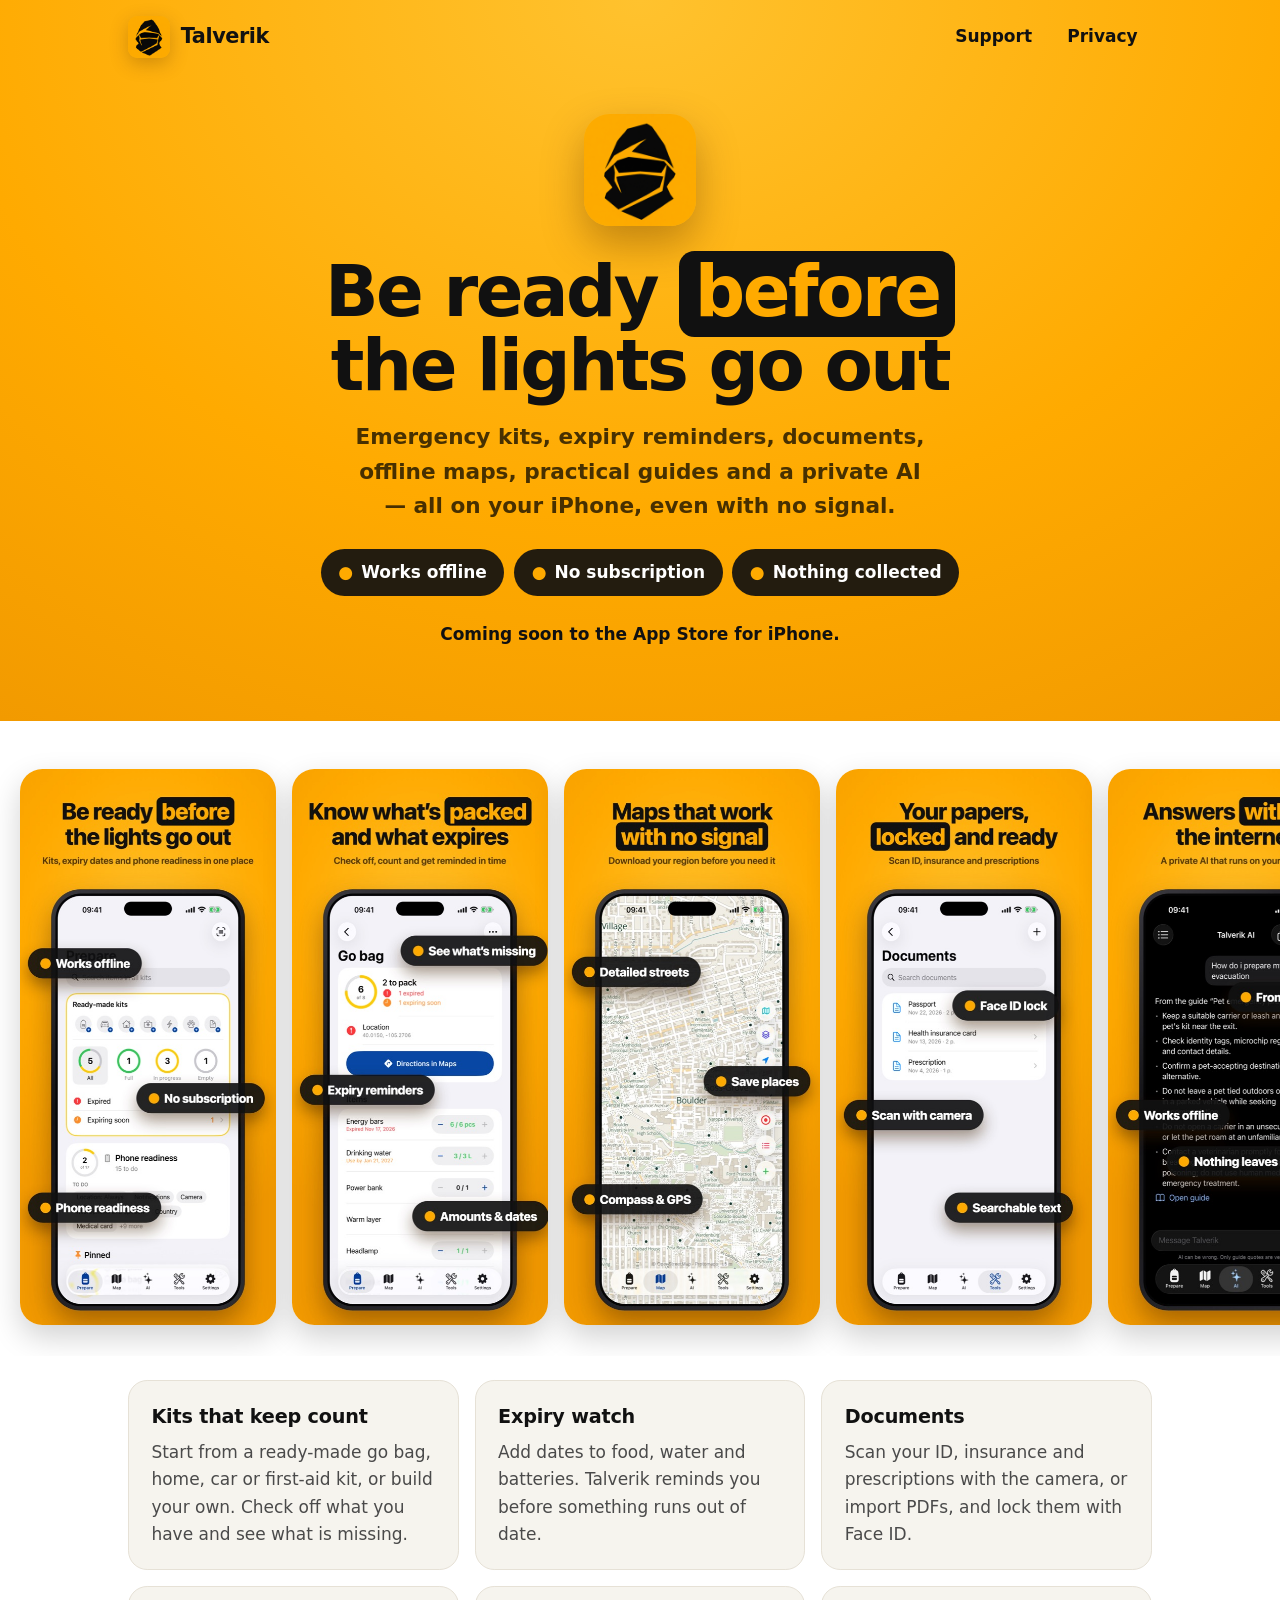
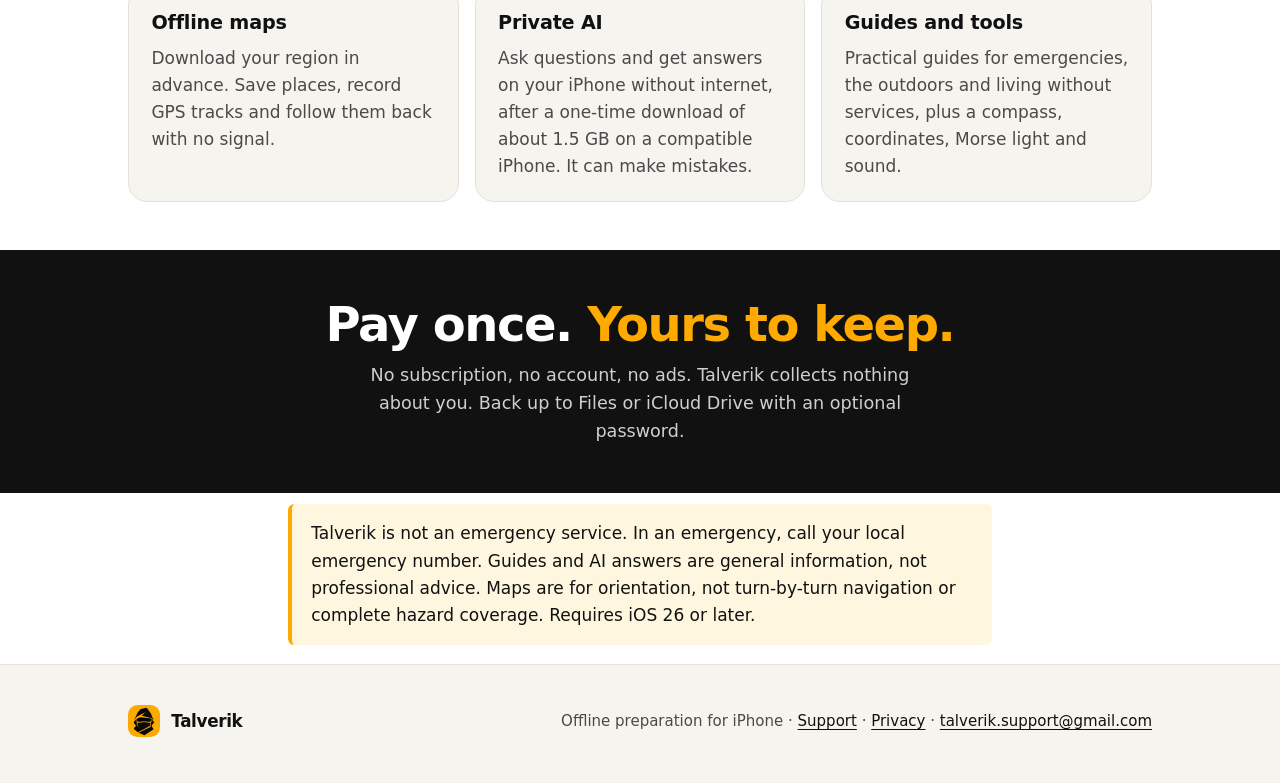
==== index.html @ cbff19cd "Talverik support site" ====
<!doctype html>
<html lang="en">
<head>
<meta charset="utf-8">
<meta name="viewport" content="width=device-width, initial-scale=1">
<meta name="referrer" content="no-referrer">
<meta name="description" content="Talverik: emergency kits, expiry reminders, documents, offline maps, practical guides and a private AI on your iPhone. One purchase, no subscription, nothing collected.">
<title>Talverik — Emergency prep that works offline</title>
<link rel="stylesheet" href="style.css">
<link rel="apple-touch-icon" href="img/apple-touch-icon.png">
<link rel="icon" href="img/logo.png">
<meta name="theme-color" content="#ffaa00">
</head>
<body>
<a class="skip" href="#main">Skip to content</a>
<header class="top">
<div class="wrap bar"><a class="brand" href="index.html"><img src="img/logo.png" alt="" width="42" height="42">Talverik</a><nav aria-label="Main navigation"><a href="support.html">Support</a><a href="privacy.html">Privacy</a></nav></div>
<div class="wrap hero">
<img class="logo" src="img/logo.png" alt="Talverik app icon" width="112" height="112">
<h1>Be ready <em>before</em> the lights go out</h1>
<p class="lead">Emergency kits, expiry reminders, documents, offline maps, practical guides and a private AI — all on your iPhone, even with no signal.</p>
<ul class="chips"><li>Works offline</li><li>No subscription</li><li>Nothing collected</li></ul>
<p class="soon">Coming soon to the App Store for iPhone.</p>
</div>
</header>
<main id="main">
<ul class="gallery" aria-label="Screens from the app">
<li><img src="img/01-prepare.jpg" alt="Prepare screen: be ready before the lights go out" loading="lazy" width="506" height="1100"></li>
<li><img src="img/02-kit.jpg" alt="A go bag: know what is packed and what expires" loading="lazy" width="506" height="1100"></li>
<li><img src="img/03-map.jpg" alt="Offline map: maps that work with no signal" loading="lazy" width="506" height="1100"></li>
<li><img src="img/04-documents.jpg" alt="Documents locked with Face ID" loading="lazy" width="506" height="1100"></li>
<li><img src="img/05-ai.jpg" alt="Private AI answering from a guide without internet" loading="lazy" width="506" height="1100"></li>
<li><img src="img/06-guides.jpg" alt="A practical guide with first steps" loading="lazy" width="506" height="1100"></li>
<li><img src="img/07-pay-once.jpg" alt="Pay once, yours to keep" loading="lazy" width="506" height="1100"></li>
</ul>
<div class="wrap features">
<section class="card"><h3>Kits that keep count</h3><p>Start from a ready-made go bag, home, car or first-aid kit, or build your own. Check off what you have and see what is missing.</p></section>
<section class="card"><h3>Expiry watch</h3><p>Add dates to food, water and batteries. Talverik reminds you before something runs out of date.</p></section>
<section class="card"><h3>Documents</h3><p>Scan your ID, insurance and prescriptions with the camera, or import PDFs, and lock them with Face ID.</p></section>
<section class="card"><h3>Offline maps</h3><p>Download your region in advance. Save places, record GPS tracks and follow them back with no signal.</p></section>
<section class="card"><h3>Private AI</h3><p>Ask questions and get answers on your iPhone without internet, after a one-time download of about 1.5 GB on a compatible iPhone. It can make mistakes.</p></section>
<section class="card"><h3>Guides and tools</h3><p>Practical guides for emergencies, the outdoors and living without services, plus a compass, coordinates, Morse light and sound.</p></section>
</div>
<section class="band"><div class="wrap"><h2>Pay once. <em>Yours to keep.</em></h2><p>No subscription, no account, no ads. Talverik collects nothing about you. Back up to Files or iCloud Drive with an optional password.</p></div></section>
<div class="text"><p class="notice">Talverik is not an emergency service. In an emergency, call your local emergency number. Guides and AI answers are general information, not professional advice. Maps are for orientation, not turn-by-turn navigation or complete hazard coverage. Requires iOS 26 or later.</p></div>
</main>
<footer><div class="wrap"><a class="brand" href="index.html"><img src="img/logo.png" alt="" width="32" height="32">Talverik</a><p>Offline preparation for iPhone · <a href="support.html">Support</a> · <a href="privacy.html">Privacy</a> · <a href="mailto:talverik.support@gmail.com">talverik.support@gmail.com</a></p></div></footer>
</body>
</html>
---- style.css ----
* { box-sizing: border-box; }
:root {
  color-scheme: light;
  --yellow: #ffaa00; --yellow-light: #ffc22e; --ink: #111; --muted: #4a4a4a;
  --bg: #ffffff; --panel: #f6f4ee; --line: #e6e1d6; --link: #111;
}
html { scroll-behavior: smooth; }
body { margin: 0; background: var(--bg); color: var(--ink); font: 1.0625rem/1.6 -apple-system, BlinkMacSystemFont, "SF Pro Text", "Segoe UI", system-ui, sans-serif; overflow-wrap: anywhere; }
a { color: var(--link); text-underline-offset: .18em; }
.wrap { width: min(100% - 2.5rem, 64rem); margin-inline: auto; }
.text { width: min(100% - 2.5rem, 44rem); margin-inline: auto; }

/* Header on the yellow, like the store images */
.top { background: radial-gradient(90% 120% at 50% 0%, var(--yellow-light) 0%, var(--yellow) 60%, #f29a00 100%); }
.bar { display: flex; align-items: center; justify-content: space-between; gap: 1rem; padding-block: 1rem; }
.brand { display: flex; align-items: center; gap: .7rem; text-decoration: none; font-weight: 800; font-size: 1.3rem; letter-spacing: -.02em; }
.brand img { width: 2.6rem; height: 2.6rem; border-radius: .6rem; box-shadow: 0 6px 18px rgba(80,40,0,.25); }
nav { display: flex; gap: .4rem; flex-wrap: wrap; }
nav a { text-decoration: none; font-weight: 600; padding: .45rem .9rem; border-radius: 999px; }
nav a:hover { background: rgba(0,0,0,.08); }
nav a[aria-current="page"] { background: var(--ink); color: var(--yellow); }

/* Hero */
.hero { text-align: center; padding-block: 2.5rem 3.5rem; }
.hero .logo { width: 7rem; height: 7rem; border-radius: 1.6rem; box-shadow: 0 18px 40px rgba(80,40,0,.35); }
h1 { font-size: clamp(2.3rem, 8vw, 4.4rem); line-height: 1.05; letter-spacing: -.035em; font-weight: 800; margin: 1.4rem auto 1rem; max-width: 16ch; text-wrap: balance; }
h1 em { font-style: normal; background: var(--ink); color: var(--yellow); padding: 0 .22em .06em; border-radius: .22em; box-decoration-break: clone; -webkit-box-decoration-break: clone; }
.lead { font-size: clamp(1.1rem, 2.6vw, 1.35rem); font-weight: 600; color: rgba(0,0,0,.72); max-width: 36rem; margin: 0 auto 1.6rem; }
.chips { display: flex; flex-wrap: wrap; justify-content: center; gap: .6rem; padding: 0; margin: 0; list-style: none; }
.chips li { background: rgba(17,17,17,.92); color: #fff; font-weight: 700; padding: .6rem 1.1rem; border-radius: 999px; }
.chips li::before { content: "●"; color: var(--yellow); margin-right: .5rem; }
.soon { margin-top: 1.6rem; font-weight: 700; }

/* Gallery of the store images */
.gallery { display: flex; gap: 1rem; overflow-x: auto; scroll-snap-type: x mandatory; padding: 2.5rem 1.25rem 1.5rem; margin: 0; list-style: none; }
.gallery li { flex: 0 0 auto; scroll-snap-align: center; }
.gallery img { display: block; width: min(70vw, 16rem); height: auto; border-radius: 1.4rem; box-shadow: 0 12px 30px rgba(0,0,0,.18); }
/* Centred when it fits, scrollable from the first image when it does not. */
.gallery li:first-child { margin-left: auto; } .gallery li:last-child { margin-right: auto; }

/* Features */
.features { display: grid; grid-template-columns: repeat(auto-fit, minmax(16rem, 1fr)); gap: 1rem; padding-block: 1.5rem 3rem; }
.card { background: var(--panel); border: 1px solid var(--line); border-radius: 1.2rem; padding: 1.3rem 1.4rem; }
.card h3 { margin: 0 0 .4rem; font-size: 1.2rem; letter-spacing: -.01em; }
.card p { margin: 0; color: var(--muted); }

/* Pay once band */
.band { background: var(--ink); color: #fff; text-align: center; padding-block: 3rem; }
.band h2 { font-size: clamp(1.9rem, 6vw, 3rem); letter-spacing: -.03em; margin: 0 0 .6rem; line-height: 1.1; }
.band h2 em { font-style: normal; color: var(--yellow); }
.band p { margin: 0 auto; max-width: 34rem; color: rgba(255,255,255,.8); font-size: 1.1rem; }

/* Inner pages */
.page-title { text-align: center; padding-block: 1.5rem 3rem; }
.page-title h1 { margin-block: .5rem; }
main.text { padding-block: 2.5rem 3rem; }
main h2 { font-size: 1.45rem; line-height: 1.2; margin-block: 2.2rem .7rem; letter-spacing: -.015em; }
main h3 { font-size: 1.15rem; margin-block: 1.6rem .5rem; }
main p, main ul, main ol { margin-block: .7rem 1.2rem; }
main li { margin-block: .45rem; }
details { border-bottom: 1px solid var(--line); padding-block: .8rem; }
summary { cursor: pointer; font-weight: 650; }
.notice { padding: 1rem 1.2rem; background: #fff6df; border-left: .3rem solid var(--yellow); border-radius: .4rem; }

footer { background: var(--panel); border-top: 1px solid var(--line); color: var(--muted); font-size: .9375rem; }
footer .wrap { padding-block: 1.8rem 2.2rem; display: flex; flex-wrap: wrap; gap: 1rem 2rem; justify-content: space-between; align-items: center; }
footer .brand { font-size: 1.05rem; color: var(--ink); }
footer .brand img { width: 2rem; height: 2rem; box-shadow: none; }

:focus-visible { outline: 3px solid var(--ink); outline-offset: 4px; }
.skip { position: absolute; top: -10rem; left: 1rem; padding: .5rem; background: #fff; }
.skip:focus { top: .5rem; }
@media (max-width: 24rem) { .wrap, .text { width: min(100% - 2rem, 64rem); } }
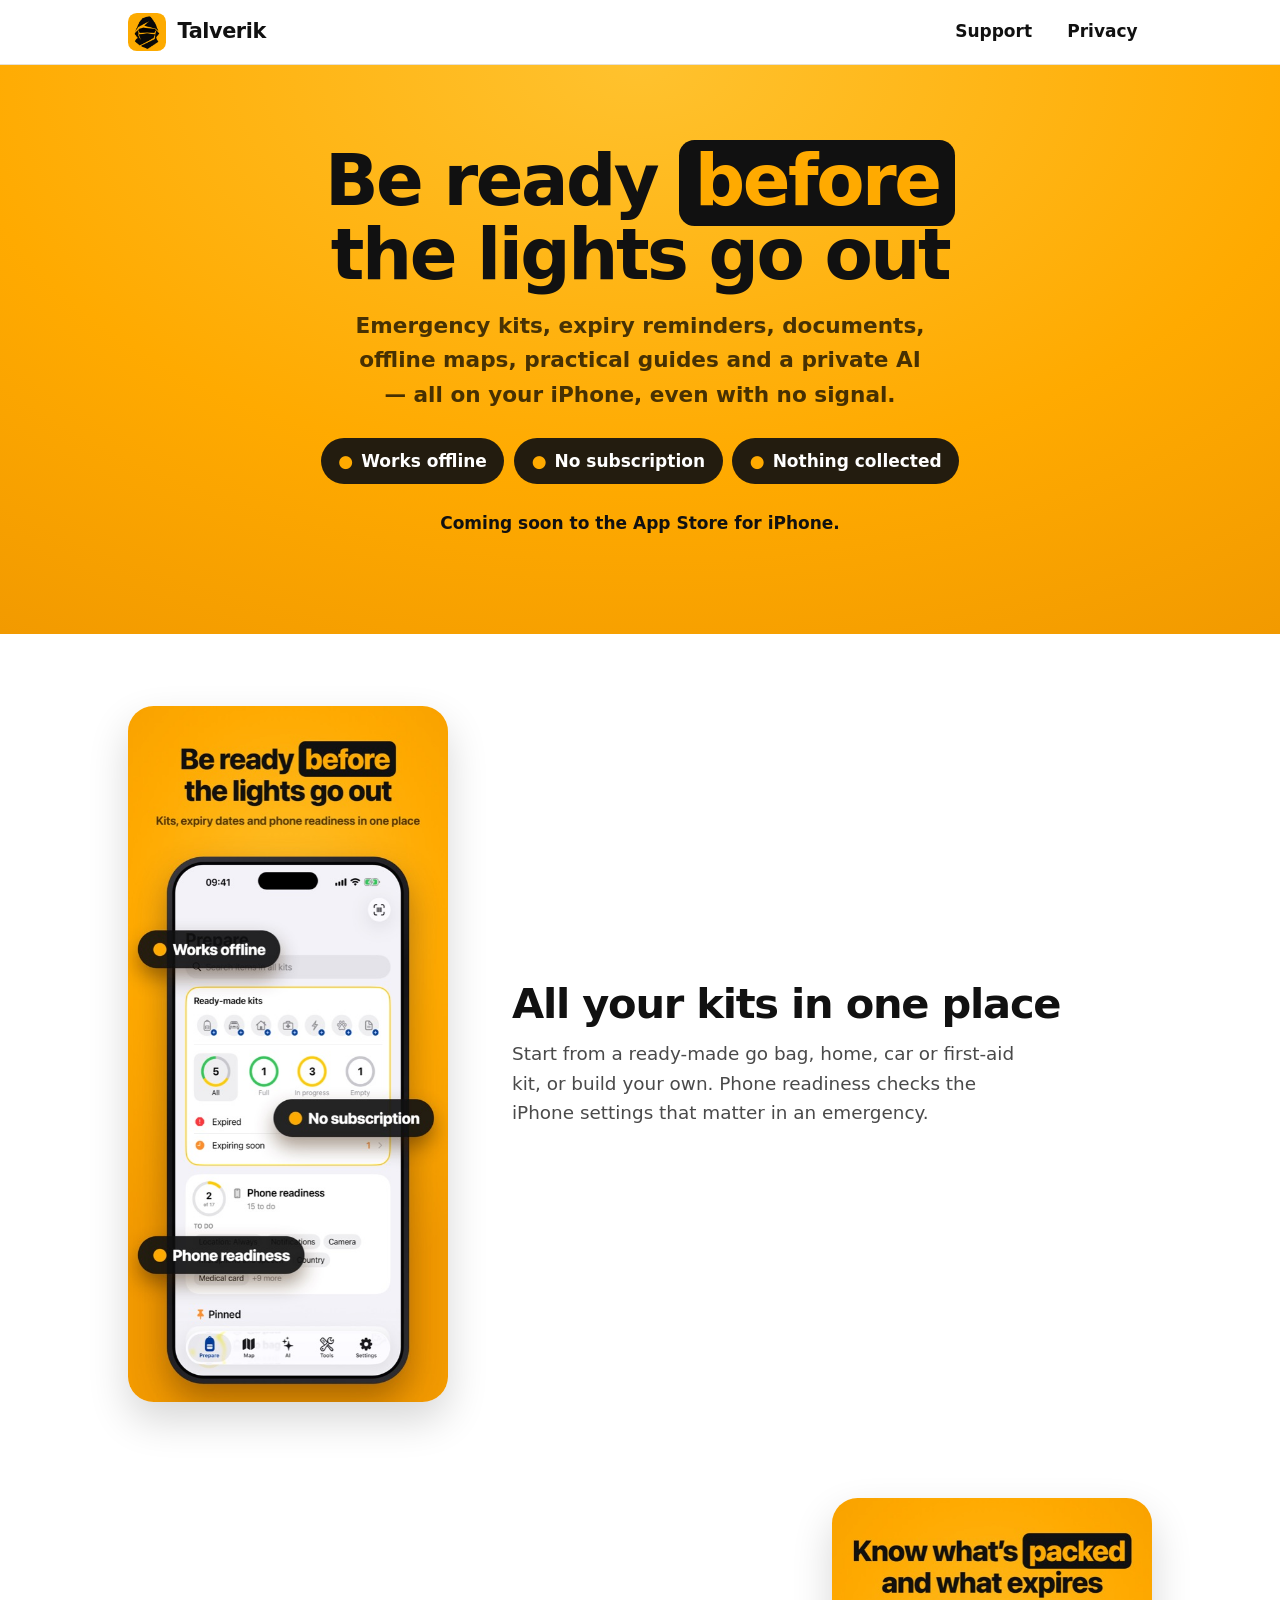
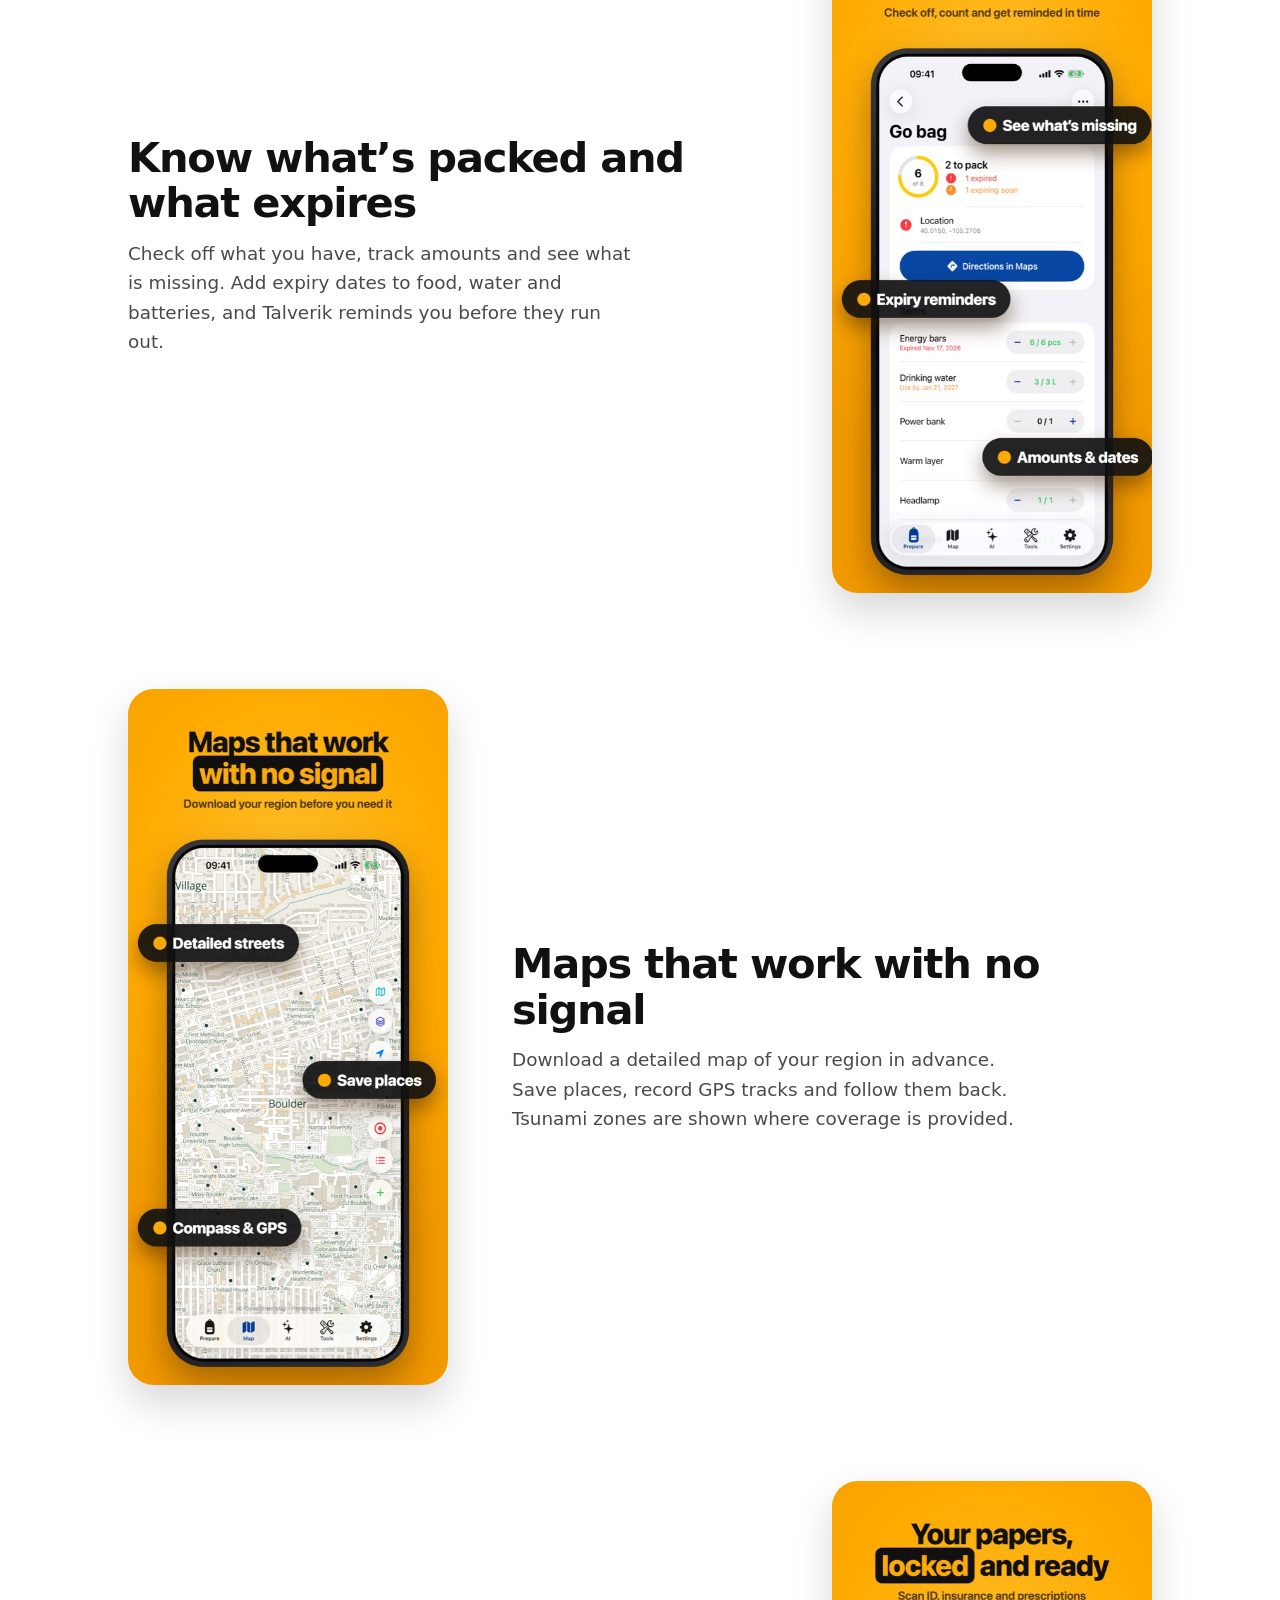
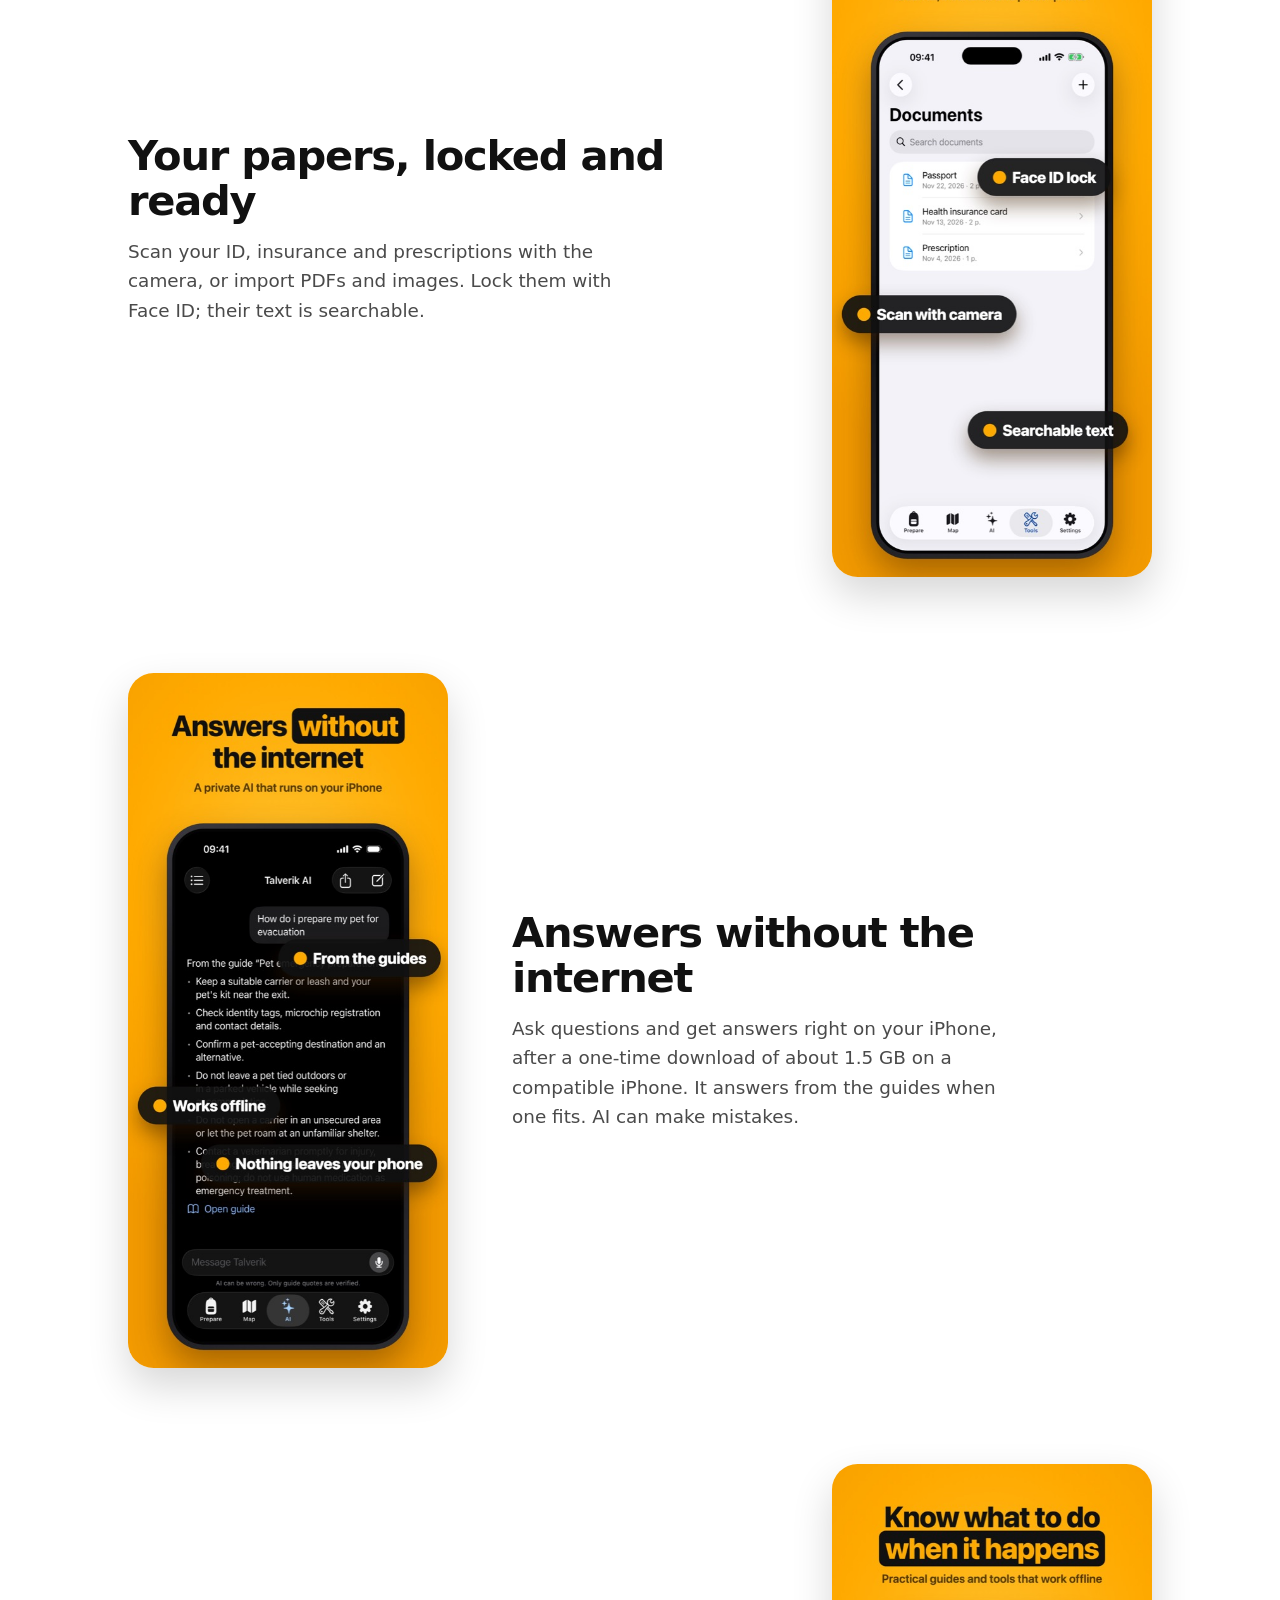
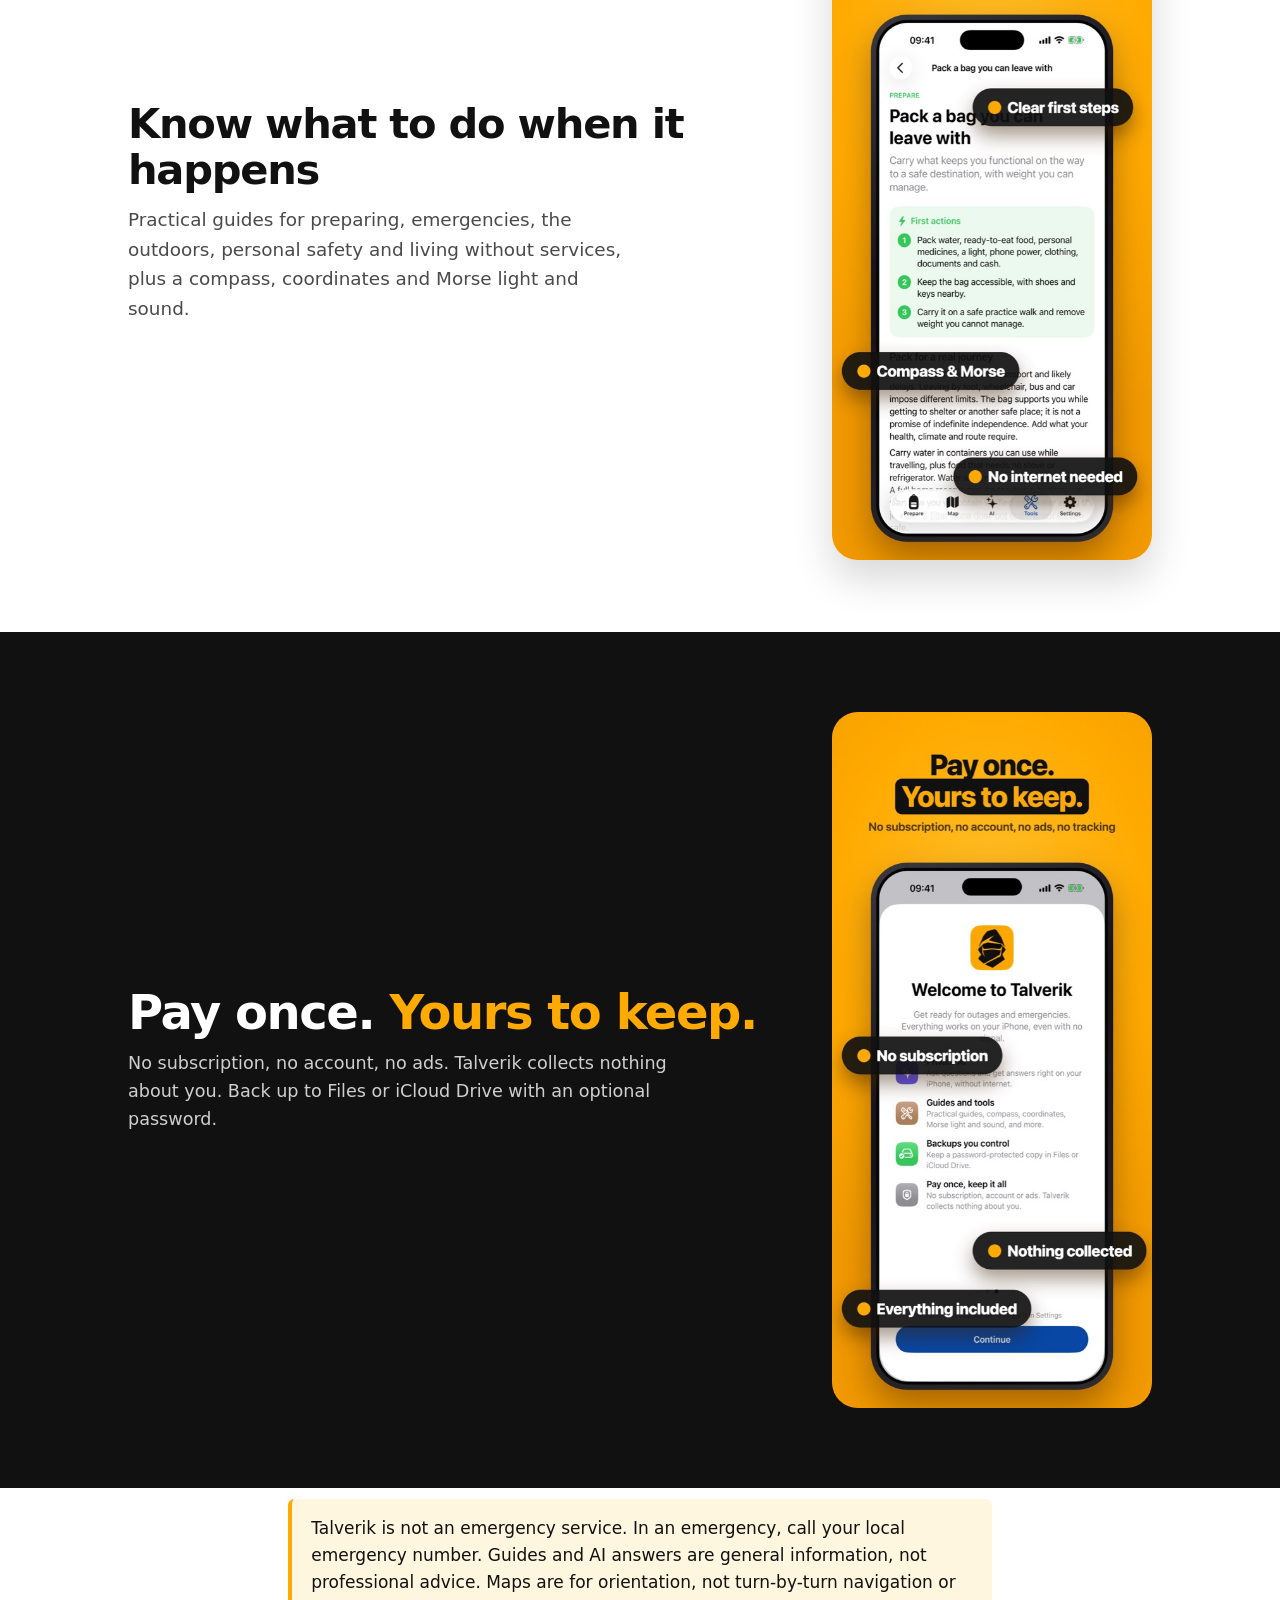
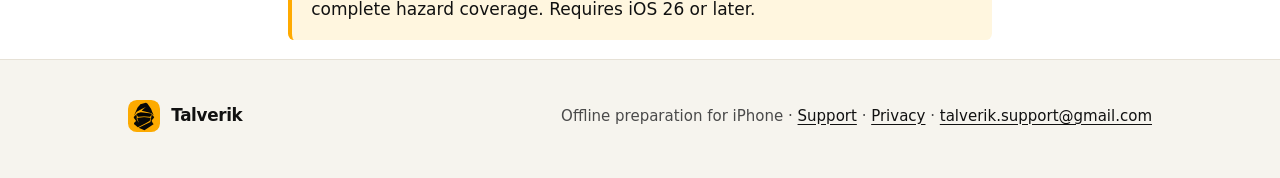
==== commit dc508f6c: "White header bar, one section per screen, no repeated logo" ====
--- a/index.html
+++ b/index.html
@@ -13,35 +13,43 @@
 </head>
 <body>
 <a class="skip" href="#main">Skip to content</a>
-<header class="top">
-<div class="wrap bar"><a class="brand" href="index.html"><img src="img/logo.png" alt="" width="42" height="42">Talverik</a><nav aria-label="Main navigation"><a href="support.html">Support</a><a href="privacy.html">Privacy</a></nav></div>
+<header class="site-header"><div class="wrap bar"><a class="brand" href="index.html"><img src="img/logo.png" alt="" width="42" height="42">Talverik</a><nav aria-label="Main navigation"><a href="support.html">Support</a><a href="privacy.html">Privacy</a></nav></div></header>
+<div class="top">
 <div class="wrap hero">
-<img class="logo" src="img/logo.png" alt="Talverik app icon" width="112" height="112">
 <h1>Be ready <em>before</em> the lights go out</h1>
 <p class="lead">Emergency kits, expiry reminders, documents, offline maps, practical guides and a private AI — all on your iPhone, even with no signal.</p>
 <ul class="chips"><li>Works offline</li><li>No subscription</li><li>Nothing collected</li></ul>
 <p class="soon">Coming soon to the App Store for iPhone.</p>
 </div>
-</header>
+</div>
 <main id="main">
-<ul class="gallery" aria-label="Screens from the app">
-<li><img src="img/01-prepare.jpg" alt="Prepare screen: be ready before the lights go out" loading="lazy" width="506" height="1100"></li>
-<li><img src="img/02-kit.jpg" alt="A go bag: know what is packed and what expires" loading="lazy" width="506" height="1100"></li>
-<li><img src="img/03-map.jpg" alt="Offline map: maps that work with no signal" loading="lazy" width="506" height="1100"></li>
-<li><img src="img/04-documents.jpg" alt="Documents locked with Face ID" loading="lazy" width="506" height="1100"></li>
-<li><img src="img/05-ai.jpg" alt="Private AI answering from a guide without internet" loading="lazy" width="506" height="1100"></li>
-<li><img src="img/06-guides.jpg" alt="A practical guide with first steps" loading="lazy" width="506" height="1100"></li>
-<li><img src="img/07-pay-once.jpg" alt="Pay once, yours to keep" loading="lazy" width="506" height="1100"></li>
-</ul>
 <div class="wrap features">
-<section class="card"><h3>Kits that keep count</h3><p>Start from a ready-made go bag, home, car or first-aid kit, or build your own. Check off what you have and see what is missing.</p></section>
-<section class="card"><h3>Expiry watch</h3><p>Add dates to food, water and batteries. Talverik reminds you before something runs out of date.</p></section>
-<section class="card"><h3>Documents</h3><p>Scan your ID, insurance and prescriptions with the camera, or import PDFs, and lock them with Face ID.</p></section>
-<section class="card"><h3>Offline maps</h3><p>Download your region in advance. Save places, record GPS tracks and follow them back with no signal.</p></section>
-<section class="card"><h3>Private AI</h3><p>Ask questions and get answers on your iPhone without internet, after a one-time download of about 1.5 GB on a compatible iPhone. It can make mistakes.</p></section>
-<section class="card"><h3>Guides and tools</h3><p>Practical guides for emergencies, the outdoors and living without services, plus a compass, coordinates, Morse light and sound.</p></section>
+<section class="feature">
+<img src="img/01-prepare.jpg" alt="Prepare screen with kits and phone readiness" loading="lazy" width="506" height="1100">
+<div><h2>All your kits in one place</h2><p>Start from a ready-made go bag, home, car or first-aid kit, or build your own. Phone readiness checks the iPhone settings that matter in an emergency.</p></div>
+</section>
+<section class="feature">
+<img src="img/02-kit.jpg" alt="A go bag with items, amounts and expiry dates" loading="lazy" width="506" height="1100">
+<div><h2>Know what’s packed and what expires</h2><p>Check off what you have, track amounts and see what is missing. Add expiry dates to food, water and batteries, and Talverik reminds you before they run out.</p></div>
+</section>
+<section class="feature">
+<img src="img/03-map.jpg" alt="Offline map with streets and places" loading="lazy" width="506" height="1100">
+<div><h2>Maps that work with no signal</h2><p>Download a detailed map of your region in advance. Save places, record GPS tracks and follow them back. Tsunami zones are shown where coverage is provided.</p></div>
+</section>
+<section class="feature">
+<img src="img/04-documents.jpg" alt="Documents list with a Face ID lock" loading="lazy" width="506" height="1100">
+<div><h2>Your papers, locked and ready</h2><p>Scan your ID, insurance and prescriptions with the camera, or import PDFs and images. Lock them with Face ID; their text is searchable.</p></div>
+</section>
+<section class="feature">
+<img src="img/05-ai.jpg" alt="The private AI answering from a guide" loading="lazy" width="506" height="1100">
+<div><h2>Answers without the internet</h2><p>Ask questions and get answers right on your iPhone, after a one-time download of about 1.5 GB on a compatible iPhone. It answers from the guides when one fits. AI can make mistakes.</p></div>
+</section>
+<section class="feature">
+<img src="img/06-guides.jpg" alt="A practical guide with clear first steps" loading="lazy" width="506" height="1100">
+<div><h2>Know what to do when it happens</h2><p>Practical guides for preparing, emergencies, the outdoors, personal safety and living without services, plus a compass, coordinates and Morse light and sound.</p></div>
+</section>
 </div>
-<section class="band"><div class="wrap"><h2>Pay once. <em>Yours to keep.</em></h2><p>No subscription, no account, no ads. Talverik collects nothing about you. Back up to Files or iCloud Drive with an optional password.</p></div></section>
+<section class="band"><div class="wrap band-inner"><img src="img/07-pay-once.jpg" alt="Pay once, yours to keep" loading="lazy" width="506" height="1100"><div><h2>Pay once. <em>Yours to keep.</em></h2><p>No subscription, no account, no ads. Talverik collects nothing about you. Back up to Files or iCloud Drive with an optional password.</p></div></div></section>
 <div class="text"><p class="notice">Talverik is not an emergency service. In an emergency, call your local emergency number. Guides and AI answers are general information, not professional advice. Maps are for orientation, not turn-by-turn navigation or complete hazard coverage. Requires iOS 26 or later.</p></div>
 </main>
 <footer><div class="wrap"><a class="brand" href="index.html"><img src="img/logo.png" alt="" width="32" height="32">Talverik</a><p>Offline preparation for iPhone · <a href="support.html">Support</a> · <a href="privacy.html">Privacy</a> · <a href="mailto:talverik.support@gmail.com">talverik.support@gmail.com</a></p></div></footer>
--- a/style.css
+++ b/style.css
@@ -10,20 +10,20 @@
 .wrap { width: min(100% - 2.5rem, 64rem); margin-inline: auto; }
 .text { width: min(100% - 2.5rem, 44rem); margin-inline: auto; }
 
-/* Header on the yellow, like the store images */
+/* White header bar with the logo; the yellow starts below it, like the store images. */
+.site-header { position: sticky; top: 0; z-index: 10; background: rgba(255,255,255,.92); backdrop-filter: saturate(180%) blur(14px); -webkit-backdrop-filter: saturate(180%) blur(14px); border-bottom: 1px solid var(--line); }
 .top { background: radial-gradient(90% 120% at 50% 0%, var(--yellow-light) 0%, var(--yellow) 60%, #f29a00 100%); }
-.bar { display: flex; align-items: center; justify-content: space-between; gap: 1rem; padding-block: 1rem; }
+.bar { display: flex; align-items: center; justify-content: space-between; gap: 1rem; padding-block: .7rem; }
 .brand { display: flex; align-items: center; gap: .7rem; text-decoration: none; font-weight: 800; font-size: 1.3rem; letter-spacing: -.02em; }
-.brand img { width: 2.6rem; height: 2.6rem; border-radius: .6rem; box-shadow: 0 6px 18px rgba(80,40,0,.25); }
+.brand img { width: 2.4rem; height: 2.4rem; border-radius: .55rem; }
 nav { display: flex; gap: .4rem; flex-wrap: wrap; }
 nav a { text-decoration: none; font-weight: 600; padding: .45rem .9rem; border-radius: 999px; }
-nav a:hover { background: rgba(0,0,0,.08); }
+nav a:hover { background: rgba(0,0,0,.06); }
 nav a[aria-current="page"] { background: var(--ink); color: var(--yellow); }
 
 /* Hero */
-.hero { text-align: center; padding-block: 2.5rem 3.5rem; }
-.hero .logo { width: 7rem; height: 7rem; border-radius: 1.6rem; box-shadow: 0 18px 40px rgba(80,40,0,.35); }
-h1 { font-size: clamp(2.3rem, 8vw, 4.4rem); line-height: 1.05; letter-spacing: -.035em; font-weight: 800; margin: 1.4rem auto 1rem; max-width: 16ch; text-wrap: balance; }
+.hero { text-align: center; padding-block: clamp(2.5rem, 7vw, 5rem) clamp(3rem, 7vw, 5rem); }
+h1 { font-size: clamp(2.3rem, 8vw, 4.4rem); line-height: 1.05; letter-spacing: -.035em; font-weight: 800; margin: 0 auto 1rem; max-width: 16ch; text-wrap: balance; }
 h1 em { font-style: normal; background: var(--ink); color: var(--yellow); padding: 0 .22em .06em; border-radius: .22em; box-decoration-break: clone; -webkit-box-decoration-break: clone; }
 .lead { font-size: clamp(1.1rem, 2.6vw, 1.35rem); font-weight: 600; color: rgba(0,0,0,.72); max-width: 36rem; margin: 0 auto 1.6rem; }
 .chips { display: flex; flex-wrap: wrap; justify-content: center; gap: .6rem; padding: 0; margin: 0; list-style: none; }
@@ -31,28 +31,33 @@
 .chips li::before { content: "●"; color: var(--yellow); margin-right: .5rem; }
 .soon { margin-top: 1.6rem; font-weight: 700; }
 
-/* Gallery of the store images */
-.gallery { display: flex; gap: 1rem; overflow-x: auto; scroll-snap-type: x mandatory; padding: 2.5rem 1.25rem 1.5rem; margin: 0; list-style: none; }
-.gallery li { flex: 0 0 auto; scroll-snap-align: center; }
-.gallery img { display: block; width: min(70vw, 16rem); height: auto; border-radius: 1.4rem; box-shadow: 0 12px 30px rgba(0,0,0,.18); }
-/* Centred when it fits, scrollable from the first image when it does not. */
-.gallery li:first-child { margin-left: auto; } .gallery li:last-child { margin-right: auto; }
-
-/* Features */
-.features { display: grid; grid-template-columns: repeat(auto-fit, minmax(16rem, 1fr)); gap: 1rem; padding-block: 1.5rem 3rem; }
-.card { background: var(--panel); border: 1px solid var(--line); border-radius: 1.2rem; padding: 1.3rem 1.4rem; }
-.card h3 { margin: 0 0 .4rem; font-size: 1.2rem; letter-spacing: -.01em; }
-.card p { margin: 0; color: var(--muted); }
+/* One section per store image: picture and text side by side, alternating; stacked on phones. */
+.features { padding-block: clamp(2rem, 6vw, 4.5rem); display: grid; gap: clamp(3rem, 8vw, 6rem); }
+.feature { display: grid; grid-template-columns: minmax(0, 20rem) minmax(0, 1fr); gap: clamp(1.5rem, 5vw, 4rem); align-items: center; }
+.feature:nth-child(even) { grid-template-columns: minmax(0, 1fr) minmax(0, 20rem); }
+.feature:nth-child(even) img { order: 2; }
+.feature img, .band-inner img { display: block; width: 100%; height: auto; border-radius: 1.6rem; box-shadow: 0 18px 40px rgba(0,0,0,.16); }
+.feature h2 { font-size: clamp(1.7rem, 4.5vw, 2.6rem); line-height: 1.1; letter-spacing: -.03em; margin: 0 0 .8rem; }
+.feature p { margin: 0; font-size: 1.15rem; color: var(--muted); max-width: 32rem; }
+@media (max-width: 44rem) {
+  .feature, .feature:nth-child(even) { grid-template-columns: 1fr; text-align: center; }
+  .feature:nth-child(even) img { order: 0; }
+  .feature img, .band-inner img { width: min(100%, 18rem); margin-inline: auto; }
+  .feature p { margin-inline: auto; }
+}
 
 /* Pay once band */
-.band { background: var(--ink); color: #fff; text-align: center; padding-block: 3rem; }
+.band { background: var(--ink); color: #fff; padding-block: clamp(3rem, 7vw, 5rem); }
+.band-inner { display: grid; grid-template-columns: minmax(0, 1fr) minmax(0, 20rem); gap: clamp(1.5rem, 5vw, 4rem); align-items: center; }
+.band-inner img { order: 2; box-shadow: none; }
+@media (max-width: 44rem) { .band-inner { grid-template-columns: 1fr; text-align: center; } .band-inner img { order: 0; } .band p { margin-inline: auto; } }
 .band h2 { font-size: clamp(1.9rem, 6vw, 3rem); letter-spacing: -.03em; margin: 0 0 .6rem; line-height: 1.1; }
 .band h2 em { font-style: normal; color: var(--yellow); }
-.band p { margin: 0 auto; max-width: 34rem; color: rgba(255,255,255,.8); font-size: 1.1rem; }
+.band p { margin: 0; max-width: 34rem; color: rgba(255,255,255,.8); font-size: 1.1rem; }
 
 /* Inner pages */
-.page-title { text-align: center; padding-block: 1.5rem 3rem; }
-.page-title h1 { margin-block: .5rem; }
+.page-title { text-align: center; padding-block: clamp(2rem, 6vw, 3.5rem); }
+.page-title h1 { margin: 0 auto; }
 main.text { padding-block: 2.5rem 3rem; }
 main h2 { font-size: 1.45rem; line-height: 1.2; margin-block: 2.2rem .7rem; letter-spacing: -.015em; }
 main h3 { font-size: 1.15rem; margin-block: 1.6rem .5rem; }
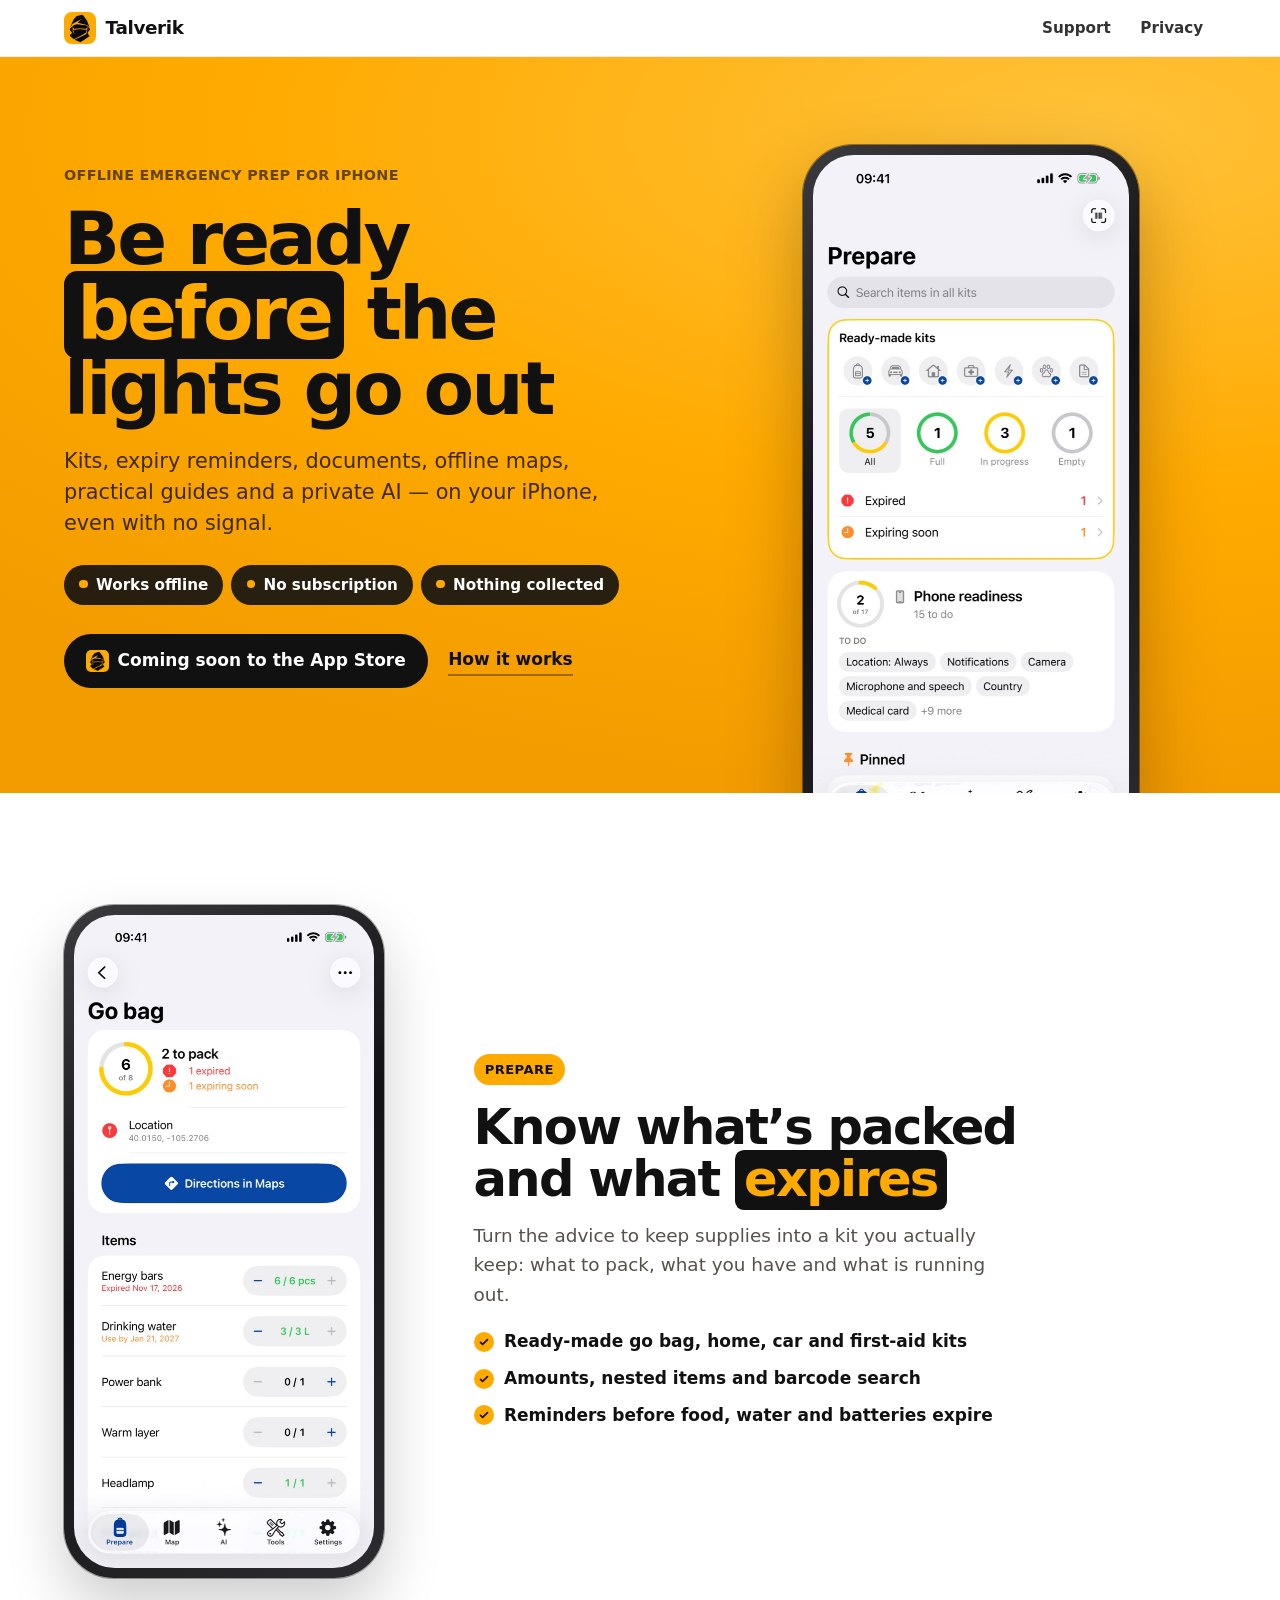
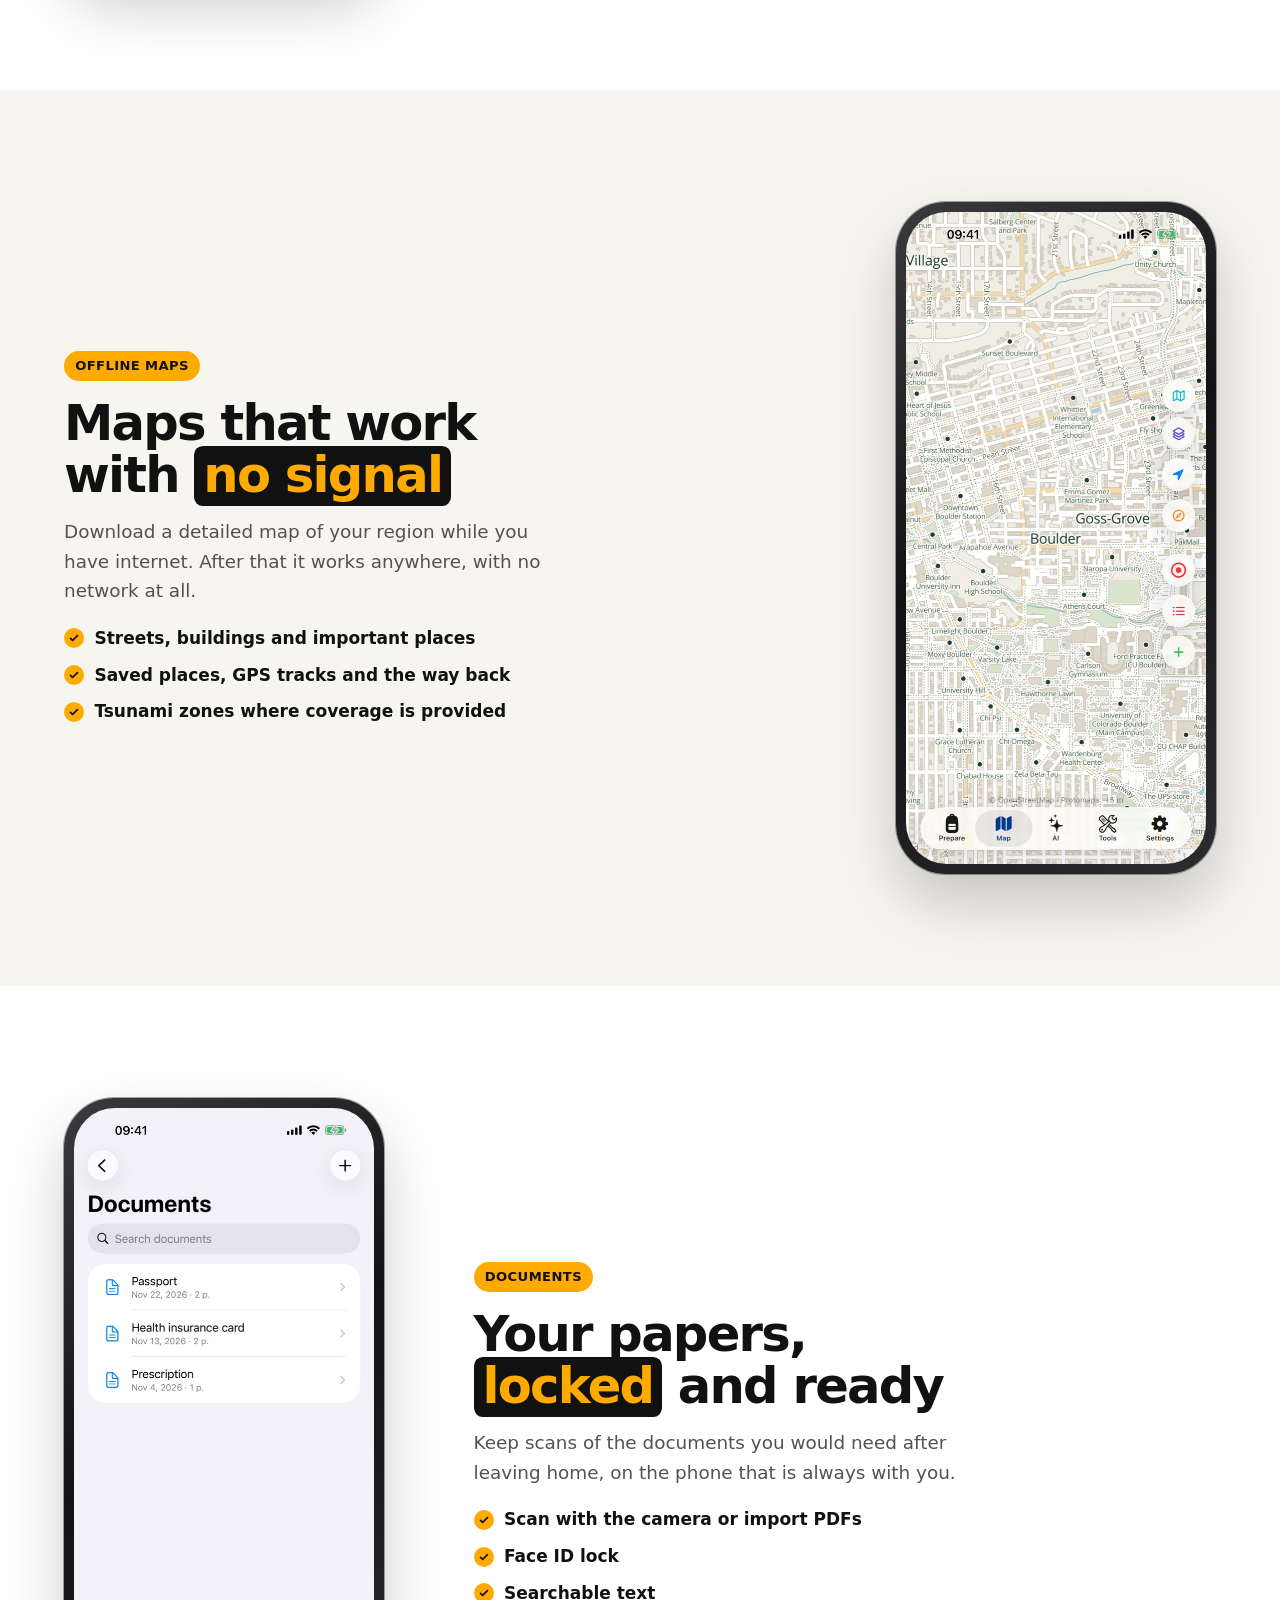
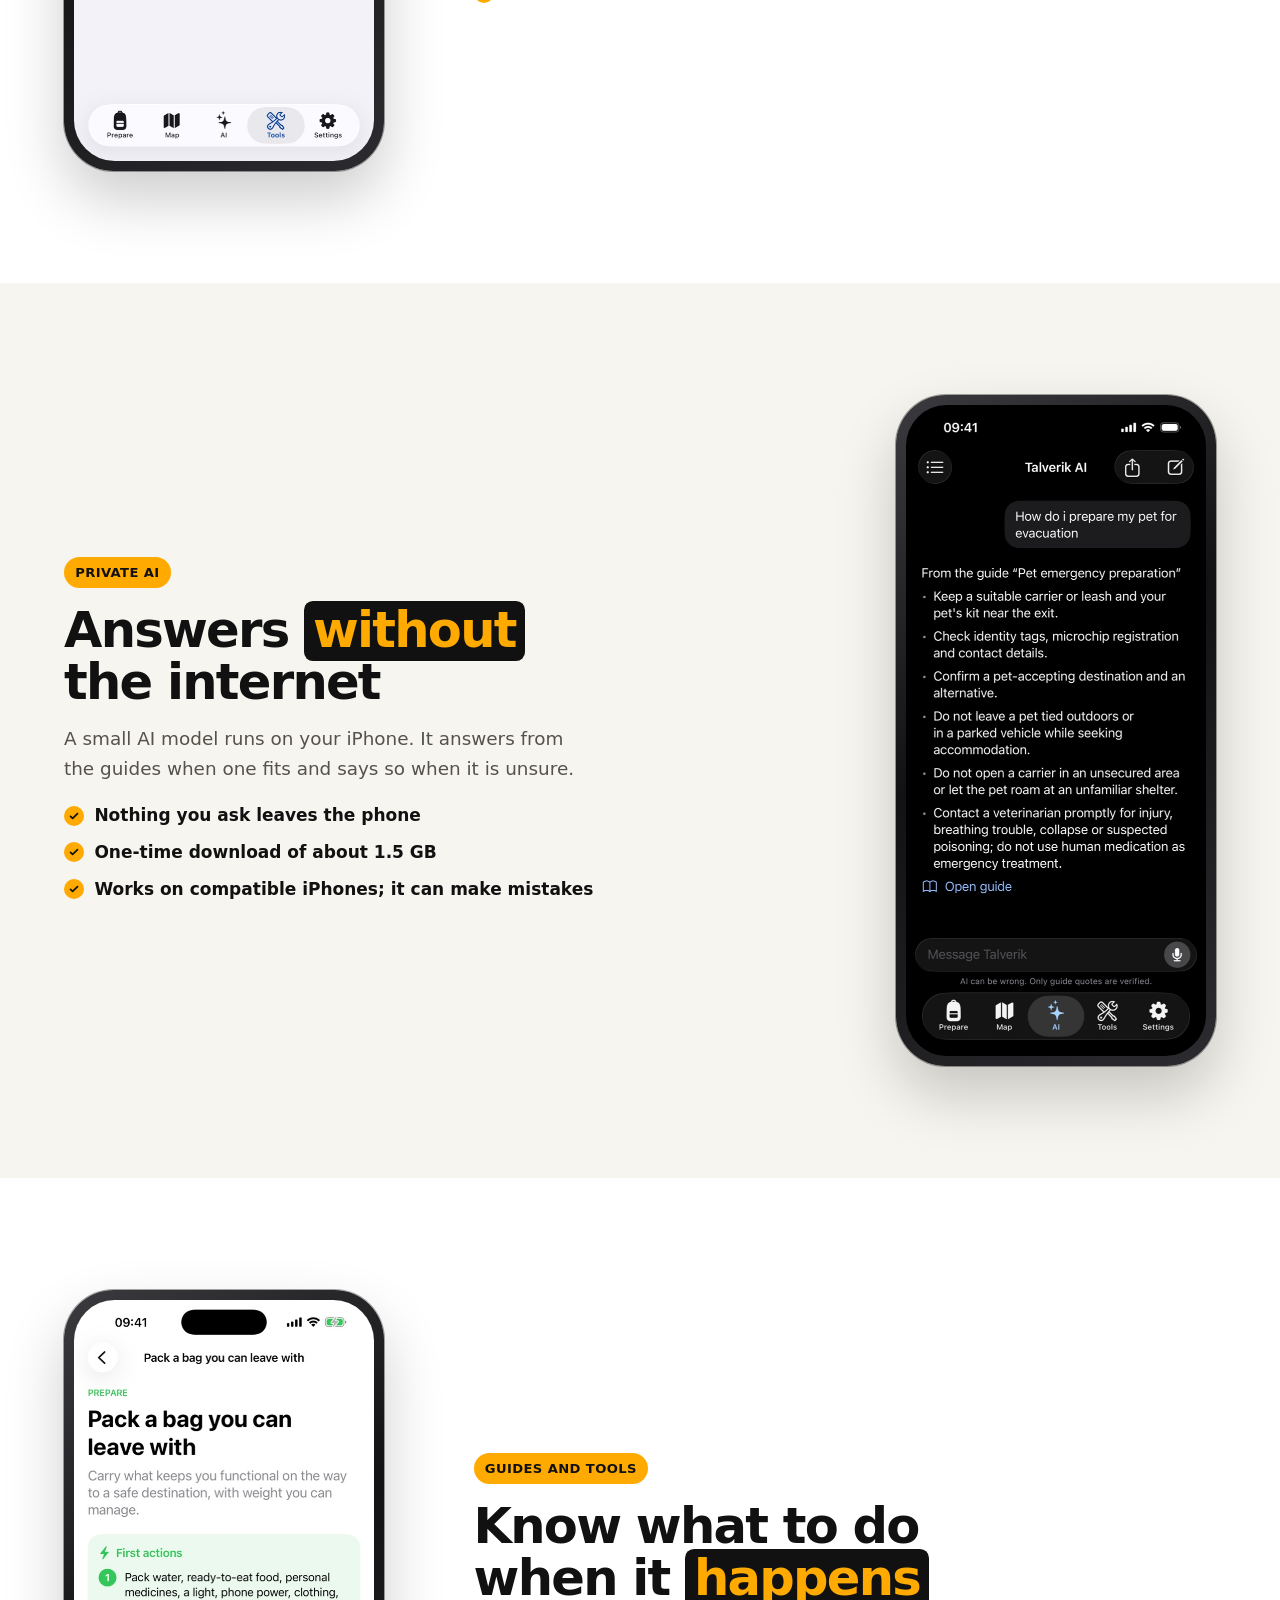
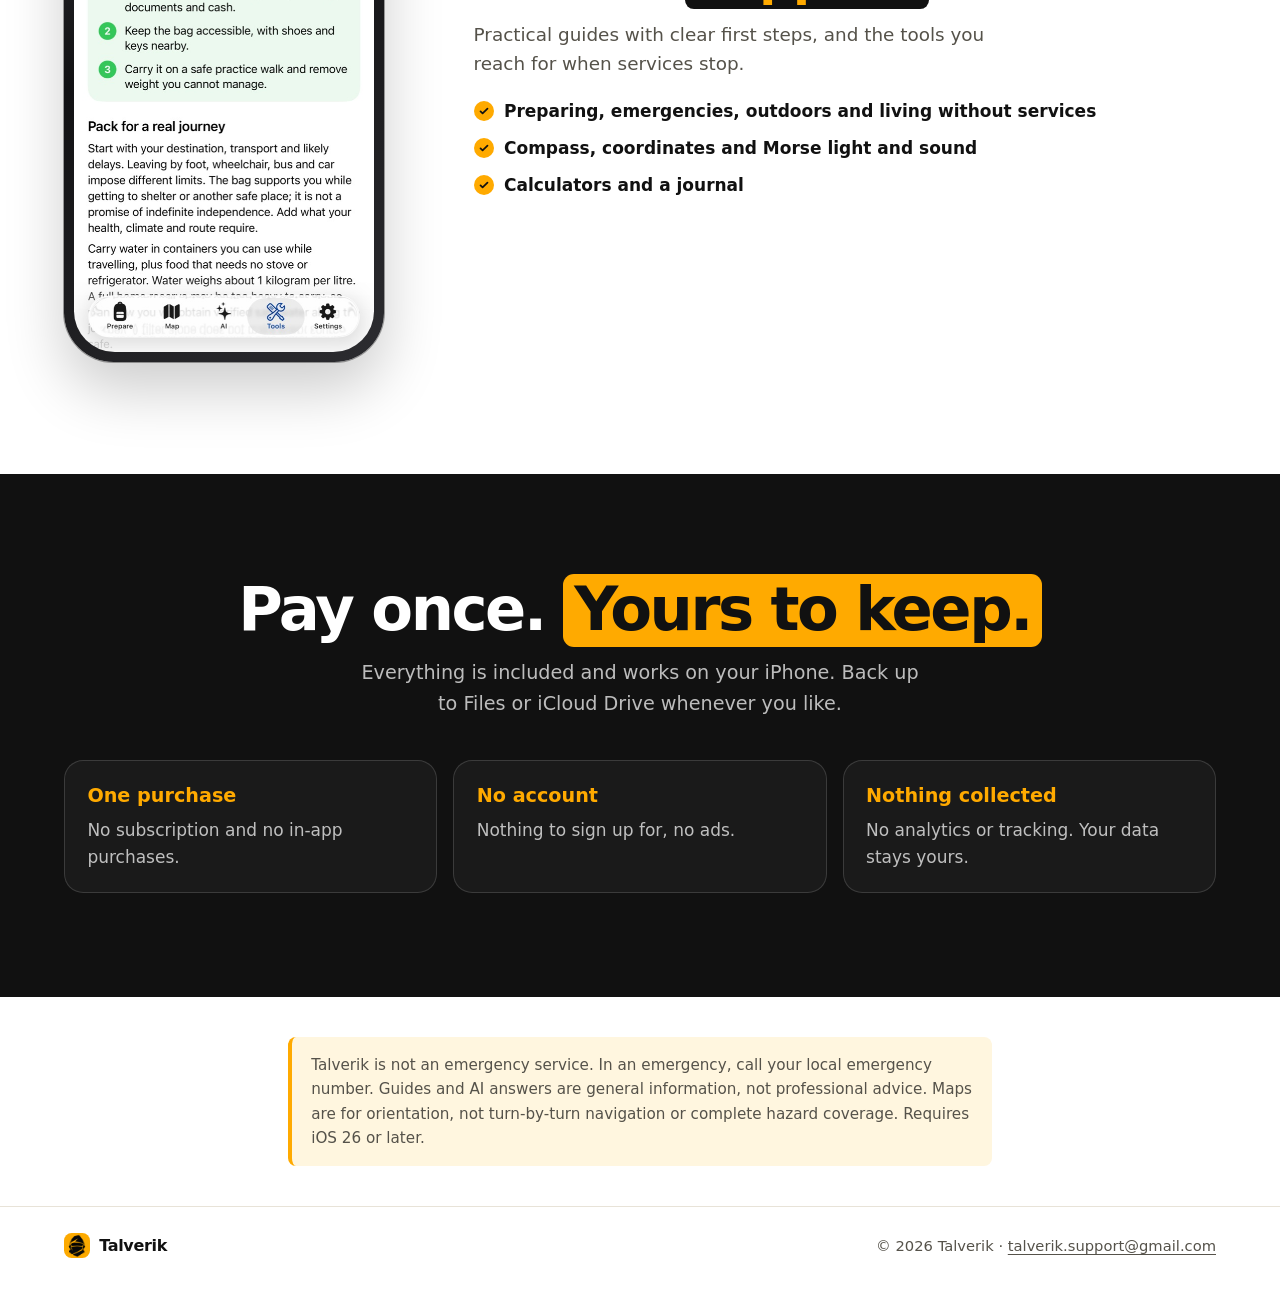
==== commit 6e329704: "Redesign: hero with the app on an iPhone, one screen per feature, links only in the header" ====
--- a/index.html
+++ b/index.html
@@ -5,53 +5,56 @@
 <meta name="viewport" content="width=device-width, initial-scale=1">
 <meta name="referrer" content="no-referrer">
 <meta name="description" content="Talverik: emergency kits, expiry reminders, documents, offline maps, practical guides and a private AI on your iPhone. One purchase, no subscription, nothing collected.">
+<meta name="theme-color" content="#ffffff">
 <title>Talverik — Emergency prep that works offline</title>
 <link rel="stylesheet" href="style.css">
+<link rel="icon" href="img/logo.png">
 <link rel="apple-touch-icon" href="img/apple-touch-icon.png">
-<link rel="icon" href="img/logo.png">
-<meta name="theme-color" content="#ffaa00">
 </head>
 <body>
 <a class="skip" href="#main">Skip to content</a>
-<header class="site-header"><div class="wrap bar"><a class="brand" href="index.html"><img src="img/logo.png" alt="" width="42" height="42">Talverik</a><nav aria-label="Main navigation"><a href="support.html">Support</a><a href="privacy.html">Privacy</a></nav></div></header>
-<div class="top">
-<div class="wrap hero">
+<header class="site-header"><div class="wrap bar"><a class="brand" href="index.html"><img src="img/logo.png" alt="" width="32" height="32">Talverik</a><nav aria-label="Main navigation"><a href="support.html">Support</a><a href="privacy.html">Privacy</a></nav></div></header>
+<main id="main">
+<section class="hero"><div class="wrap hero-grid">
+<div class="hero-text">
+<p class="eyebrow">Offline emergency prep for iPhone</p>
 <h1>Be ready <em>before</em> the lights go out</h1>
-<p class="lead">Emergency kits, expiry reminders, documents, offline maps, practical guides and a private AI — all on your iPhone, even with no signal.</p>
+<p class="lead">Kits, expiry reminders, documents, offline maps, practical guides and a private AI — on your iPhone, even with no signal.</p>
 <ul class="chips"><li>Works offline</li><li>No subscription</li><li>Nothing collected</li></ul>
-<p class="soon">Coming soon to the App Store for iPhone.</p>
+<div class="cta"><span class="button"><img src="img/logo.png" alt="" width="22" height="22">Coming soon to the App Store</span><a class="link" href="support.html">How it works</a></div>
 </div>
-</div>
-<main id="main">
-<div class="wrap features">
-<section class="feature">
-<img src="img/01-prepare.jpg" alt="Prepare screen with kits and phone readiness" loading="lazy" width="506" height="1100">
-<div><h2>All your kits in one place</h2><p>Start from a ready-made go bag, home, car or first-aid kit, or build your own. Phone readiness checks the iPhone settings that matter in an emergency.</p></div>
-</section>
-<section class="feature">
-<img src="img/02-kit.jpg" alt="A go bag with items, amounts and expiry dates" loading="lazy" width="506" height="1100">
-<div><h2>Know what’s packed and what expires</h2><p>Check off what you have, track amounts and see what is missing. Add expiry dates to food, water and batteries, and Talverik reminds you before they run out.</p></div>
-</section>
-<section class="feature">
-<img src="img/03-map.jpg" alt="Offline map with streets and places" loading="lazy" width="506" height="1100">
-<div><h2>Maps that work with no signal</h2><p>Download a detailed map of your region in advance. Save places, record GPS tracks and follow them back. Tsunami zones are shown where coverage is provided.</p></div>
-</section>
-<section class="feature">
-<img src="img/04-documents.jpg" alt="Documents list with a Face ID lock" loading="lazy" width="506" height="1100">
-<div><h2>Your papers, locked and ready</h2><p>Scan your ID, insurance and prescriptions with the camera, or import PDFs and images. Lock them with Face ID; their text is searchable.</p></div>
-</section>
-<section class="feature">
-<img src="img/05-ai.jpg" alt="The private AI answering from a guide" loading="lazy" width="506" height="1100">
-<div><h2>Answers without the internet</h2><p>Ask questions and get answers right on your iPhone, after a one-time download of about 1.5 GB on a compatible iPhone. It answers from the guides when one fits. AI can make mistakes.</p></div>
-</section>
-<section class="feature">
-<img src="img/06-guides.jpg" alt="A practical guide with clear first steps" loading="lazy" width="506" height="1100">
-<div><h2>Know what to do when it happens</h2><p>Practical guides for preparing, emergencies, the outdoors, personal safety and living without services, plus a compass, coordinates and Morse light and sound.</p></div>
-</section>
-</div>
-<section class="band"><div class="wrap band-inner"><img src="img/07-pay-once.jpg" alt="Pay once, yours to keep" loading="lazy" width="506" height="1100"><div><h2>Pay once. <em>Yours to keep.</em></h2><p>No subscription, no account, no ads. Talverik collects nothing about you. Back up to Files or iCloud Drive with an optional password.</p></div></div></section>
-<div class="text"><p class="notice">Talverik is not an emergency service. In an emergency, call your local emergency number. Guides and AI answers are general information, not professional advice. Maps are for orientation, not turn-by-turn navigation or complete hazard coverage. Requires iOS 26 or later.</p></div>
+<div class="hero-phone"><div class="device"><img src="img/screen-prepare.jpg" alt="The Prepare screen in Talverik with kits and phone readiness" width="598" height="1300"></div></div>
+</div></section>
+<section class="feature"><div class="wrap feature-grid">
+<div class="device"><img src="img/screen-kit.jpg" alt="A go bag in Talverik with items, amounts and expiry dates" loading="lazy" width="598" height="1300"></div>
+<div><span class="tag">Prepare</span><h2>Know what’s packed and what <em>expires</em></h2><p>Turn the advice to keep supplies into a kit you actually keep: what to pack, what you have and what is running out.</p><ul class="points"><li>Ready-made go bag, home, car and first-aid kits</li><li>Amounts, nested items and barcode search</li><li>Reminders before food, water and batteries expire</li></ul></div>
+</div></section>
+<section class="feature"><div class="wrap feature-grid">
+<div class="device"><img src="img/screen-map.jpg" alt="A detailed offline map in Talverik" loading="lazy" width="598" height="1300"></div>
+<div><span class="tag">Offline maps</span><h2>Maps that work with <em>no signal</em></h2><p>Download a detailed map of your region while you have internet. After that it works anywhere, with no network at all.</p><ul class="points"><li>Streets, buildings and important places</li><li>Saved places, GPS tracks and the way back</li><li>Tsunami zones where coverage is provided</li></ul></div>
+</div></section>
+<section class="feature"><div class="wrap feature-grid">
+<div class="device"><img src="img/screen-docs.jpg" alt="Documents in Talverik: passport, health insurance card and prescription" loading="lazy" width="598" height="1300"></div>
+<div><span class="tag">Documents</span><h2>Your papers, <em>locked</em> and ready</h2><p>Keep scans of the documents you would need after leaving home, on the phone that is always with you.</p><ul class="points"><li>Scan with the camera or import PDFs</li><li>Face ID lock</li><li>Searchable text</li></ul></div>
+</div></section>
+<section class="feature"><div class="wrap feature-grid">
+<div class="device"><img src="img/screen-ai.jpg" alt="Talverik AI answering from the pet preparation guide" loading="lazy" width="598" height="1300"></div>
+<div><span class="tag">Private AI</span><h2>Answers <em>without</em> the internet</h2><p>A small AI model runs on your iPhone. It answers from the guides when one fits and says so when it is unsure.</p><ul class="points"><li>Nothing you ask leaves the phone</li><li>One-time download of about 1.5 GB</li><li>Works on compatible iPhones; it can make mistakes</li></ul></div>
+</div></section>
+<section class="feature"><div class="wrap feature-grid">
+<div class="device"><img src="img/screen-guide.jpg" alt="A practical guide in Talverik with first actions" loading="lazy" width="598" height="1300"></div>
+<div><span class="tag">Guides and tools</span><h2>Know what to do when it <em>happens</em></h2><p>Practical guides with clear first steps, and the tools you reach for when services stop.</p><ul class="points"><li>Preparing, emergencies, outdoors and living without services</li><li>Compass, coordinates and Morse light and sound</li><li>Calculators and a journal</li></ul></div>
+</div></section>
+<section class="pay"><div class="wrap">
+<h2>Pay once. <em>Yours to keep.</em></h2>
+<p>Everything is included and works on your iPhone. Back up to Files or iCloud Drive whenever you like.</p>
+<div class="facts">
+<div class="fact"><strong>One purchase</strong><span>No subscription and no in-app purchases.</span></div>
+<div class="fact"><strong>No account</strong><span>Nothing to sign up for, no ads.</span></div>
+<div class="fact"><strong>Nothing collected</strong><span>No analytics or tracking. Your data stays yours.</span></div>
+</div></div></section>
+<section class="notice-band"><div class="text"><p class="notice">Talverik is not an emergency service. In an emergency, call your local emergency number. Guides and AI answers are general information, not professional advice. Maps are for orientation, not turn-by-turn navigation or complete hazard coverage. Requires iOS 26 or later.</p></div></section>
 </main>
-<footer><div class="wrap"><a class="brand" href="index.html"><img src="img/logo.png" alt="" width="32" height="32">Talverik</a><p>Offline preparation for iPhone · <a href="support.html">Support</a> · <a href="privacy.html">Privacy</a> · <a href="mailto:talverik.support@gmail.com">talverik.support@gmail.com</a></p></div></footer>
+<footer><div class="wrap"><a class="brand" href="index.html"><img src="img/logo.png" alt="" width="26" height="26">Talverik</a><p>© 2026 Talverik · <a href="mailto:talverik.support@gmail.com">talverik.support@gmail.com</a></p></div></footer>
 </body>
 </html>
--- a/style.css
+++ b/style.css
@@ -1,78 +1,118 @@
+/* Talverik site: the app icon's yellow and black, Apple-style product page. */
 * { box-sizing: border-box; }
 :root {
   color-scheme: light;
-  --yellow: #ffaa00; --yellow-light: #ffc22e; --ink: #111; --muted: #4a4a4a;
-  --bg: #ffffff; --panel: #f6f4ee; --line: #e6e1d6; --link: #111;
+  --yellow: #ffaa00; --yellow-2: #ffc23a; --ink: #111111; --muted: #55524a;
+  --bg: #ffffff; --soft: #f7f5ef; --line: #e8e3d8;
+  --max: 72rem; --gutter: clamp(1rem, 4vw, 2rem);
 }
-html { scroll-behavior: smooth; }
-body { margin: 0; background: var(--bg); color: var(--ink); font: 1.0625rem/1.6 -apple-system, BlinkMacSystemFont, "SF Pro Text", "Segoe UI", system-ui, sans-serif; overflow-wrap: anywhere; }
-a { color: var(--link); text-underline-offset: .18em; }
-.wrap { width: min(100% - 2.5rem, 64rem); margin-inline: auto; }
-.text { width: min(100% - 2.5rem, 44rem); margin-inline: auto; }
+html { scroll-behavior: smooth; -webkit-text-size-adjust: 100%; }
+body { margin: 0; background: var(--bg); color: var(--ink); font: 1.0625rem/1.6 -apple-system, BlinkMacSystemFont, "SF Pro Text", "Segoe UI", system-ui, sans-serif; -webkit-font-smoothing: antialiased; overflow-wrap: anywhere; }
+img { max-width: 100%; }
+a { color: inherit; text-underline-offset: .2em; }
+.wrap { width: min(100% - 2 * var(--gutter), var(--max)); margin-inline: auto; }
+.text { width: min(100% - 2 * var(--gutter), 44rem); margin-inline: auto; }
 
-/* White header bar with the logo; the yellow starts below it, like the store images. */
-.site-header { position: sticky; top: 0; z-index: 10; background: rgba(255,255,255,.92); backdrop-filter: saturate(180%) blur(14px); -webkit-backdrop-filter: saturate(180%) blur(14px); border-bottom: 1px solid var(--line); }
-.top { background: radial-gradient(90% 120% at 50% 0%, var(--yellow-light) 0%, var(--yellow) 60%, #f29a00 100%); }
-.bar { display: flex; align-items: center; justify-content: space-between; gap: 1rem; padding-block: .7rem; }
-.brand { display: flex; align-items: center; gap: .7rem; text-decoration: none; font-weight: 800; font-size: 1.3rem; letter-spacing: -.02em; }
-.brand img { width: 2.4rem; height: 2.4rem; border-radius: .55rem; }
-nav { display: flex; gap: .4rem; flex-wrap: wrap; }
-nav a { text-decoration: none; font-weight: 600; padding: .45rem .9rem; border-radius: 999px; }
-nav a:hover { background: rgba(0,0,0,.06); }
-nav a[aria-current="page"] { background: var(--ink); color: var(--yellow); }
+/* Header: white bar, logo left, two links right */
+.site-header { position: sticky; top: 0; z-index: 20; background: rgba(255,255,255,.9); backdrop-filter: saturate(180%) blur(16px); -webkit-backdrop-filter: saturate(180%) blur(16px); border-bottom: 1px solid rgba(0,0,0,.08); }
+.bar { display: flex; align-items: center; justify-content: space-between; gap: 1rem; height: 3.5rem; }
+.brand { display: inline-flex; align-items: center; gap: .6rem; text-decoration: none; font-weight: 750; font-size: 1.15rem; letter-spacing: -.02em; }
+.brand img { width: 2rem; height: 2rem; border-radius: .48rem; }
+nav { display: flex; gap: .25rem; }
+nav a { text-decoration: none; font-weight: 550; font-size: .95rem; padding: .4rem .8rem; border-radius: 999px; color: #333; }
+nav a:hover { background: rgba(0,0,0,.05); color: var(--ink); }
+nav a[aria-current="page"] { background: var(--ink); color: #fff; }
 
-/* Hero */
-.hero { text-align: center; padding-block: clamp(2.5rem, 7vw, 5rem) clamp(3rem, 7vw, 5rem); }
-h1 { font-size: clamp(2.3rem, 8vw, 4.4rem); line-height: 1.05; letter-spacing: -.035em; font-weight: 800; margin: 0 auto 1rem; max-width: 16ch; text-wrap: balance; }
-h1 em { font-style: normal; background: var(--ink); color: var(--yellow); padding: 0 .22em .06em; border-radius: .22em; box-decoration-break: clone; -webkit-box-decoration-break: clone; }
-.lead { font-size: clamp(1.1rem, 2.6vw, 1.35rem); font-weight: 600; color: rgba(0,0,0,.72); max-width: 36rem; margin: 0 auto 1.6rem; }
-.chips { display: flex; flex-wrap: wrap; justify-content: center; gap: .6rem; padding: 0; margin: 0; list-style: none; }
-.chips li { background: rgba(17,17,17,.92); color: #fff; font-weight: 700; padding: .6rem 1.1rem; border-radius: 999px; }
-.chips li::before { content: "●"; color: var(--yellow); margin-right: .5rem; }
-.soon { margin-top: 1.6rem; font-weight: 700; }
+/* Hero: text left, the iPhone right, its lower part running off the yellow */
+.hero { background: radial-gradient(120% 90% at 85% 10%, var(--yellow-2) 0%, var(--yellow) 55%, #f39c00 100%); overflow: hidden; }
+.hero-grid { display: grid; grid-template-columns: 1.1fr .9fr; align-items: end; gap: clamp(1.5rem, 5vw, 4rem); padding-top: clamp(2.5rem, 7vw, 5.5rem); }
+.hero-text { padding-bottom: clamp(2.5rem, 7vw, 6rem); align-self: center; }
+.eyebrow { display: inline-block; font-weight: 700; font-size: .9rem; letter-spacing: .02em; text-transform: uppercase; color: rgba(0,0,0,.6); margin: 0 0 .9rem; }
+h1 { font-size: clamp(2.6rem, 6.4vw, 4.6rem); line-height: 1.02; letter-spacing: -.04em; font-weight: 820; margin: 0 0 1.2rem; text-wrap: balance; }
+h1 em, h2 em { font-style: normal; background: var(--ink); color: var(--yellow); padding: 0 .18em .04em; border-radius: .18em; -webkit-box-decoration-break: clone; box-decoration-break: clone; }
+.lead { font-size: clamp(1.1rem, 2.2vw, 1.3rem); line-height: 1.5; font-weight: 500; color: rgba(0,0,0,.75); margin: 0 0 1.6rem; max-width: 34rem; }
+.chips { display: flex; flex-wrap: wrap; gap: .5rem; padding: 0; margin: 0 0 1.8rem; list-style: none; }
+.chips li { background: rgba(17,17,17,.9); color: #fff; font-weight: 650; font-size: .95rem; padding: .5rem .95rem; border-radius: 999px; }
+.chips li::before { content: ""; display: inline-block; width: .55rem; height: .55rem; border-radius: 50%; background: var(--yellow); margin-right: .5rem; vertical-align: .08em; }
+.cta { display: flex; flex-wrap: wrap; gap: 1rem 1.25rem; align-items: center; }
+.button { display: inline-flex; align-items: center; gap: .55rem; background: var(--ink); color: #fff; text-decoration: none; font-weight: 650; padding: .85rem 1.4rem; border-radius: 999px; }
+.button img { width: 1.4rem; height: 1.4rem; border-radius: .32rem; }
+.link { font-weight: 650; text-decoration: none; border-bottom: 2px solid rgba(0,0,0,.35); padding-bottom: .1rem; }
+.link:hover { border-color: var(--ink); }
+.hero-phone { justify-self: center; width: min(100%, 21rem); margin-bottom: -12%; }
 
-/* One section per store image: picture and text side by side, alternating; stacked on phones. */
-.features { padding-block: clamp(2rem, 6vw, 4.5rem); display: grid; gap: clamp(3rem, 8vw, 6rem); }
-.feature { display: grid; grid-template-columns: minmax(0, 20rem) minmax(0, 1fr); gap: clamp(1.5rem, 5vw, 4rem); align-items: center; }
-.feature:nth-child(even) { grid-template-columns: minmax(0, 1fr) minmax(0, 20rem); }
-.feature:nth-child(even) img { order: 2; }
-.feature img, .band-inner img { display: block; width: 100%; height: auto; border-radius: 1.6rem; box-shadow: 0 18px 40px rgba(0,0,0,.16); }
-.feature h2 { font-size: clamp(1.7rem, 4.5vw, 2.6rem); line-height: 1.1; letter-spacing: -.03em; margin: 0 0 .8rem; }
-.feature p { margin: 0; font-size: 1.15rem; color: var(--muted); max-width: 32rem; }
-@media (max-width: 44rem) {
-  .feature, .feature:nth-child(even) { grid-template-columns: 1fr; text-align: center; }
-  .feature:nth-child(even) img { order: 0; }
-  .feature img, .band-inner img { width: min(100%, 18rem); margin-inline: auto; }
-  .feature p { margin-inline: auto; }
-}
+/* iPhone frame drawn in CSS around a real screenshot */
+.device { position: relative; border-radius: 3.1rem; padding: .62rem; background: linear-gradient(145deg, #3b3b3f, #121214 45%, #2c2c30); box-shadow: 0 0 0 1px rgba(0,0,0,.4), 0 30px 70px rgba(70,35,0,.35); }
+.device img { display: block; width: 100%; height: auto; border-radius: 2.55rem; background: #000; }
 
-/* Pay once band */
-.band { background: var(--ink); color: #fff; padding-block: clamp(3rem, 7vw, 5rem); }
-.band-inner { display: grid; grid-template-columns: minmax(0, 1fr) minmax(0, 20rem); gap: clamp(1.5rem, 5vw, 4rem); align-items: center; }
-.band-inner img { order: 2; box-shadow: none; }
-@media (max-width: 44rem) { .band-inner { grid-template-columns: 1fr; text-align: center; } .band-inner img { order: 0; } .band p { margin-inline: auto; } }
-.band h2 { font-size: clamp(1.9rem, 6vw, 3rem); letter-spacing: -.03em; margin: 0 0 .6rem; line-height: 1.1; }
-.band h2 em { font-style: normal; color: var(--yellow); }
-.band p { margin: 0; max-width: 34rem; color: rgba(255,255,255,.8); font-size: 1.1rem; }
+/* Features: a screen and its story, alternating; stacked on phones */
+.feature { padding-block: clamp(3.5rem, 9vw, 7rem); }
+.feature:nth-of-type(odd) { background: var(--soft); }
+.feature-grid { display: grid; grid-template-columns: minmax(0, 20rem) minmax(0, 1fr); gap: clamp(2rem, 7vw, 6rem); align-items: center; }
+.feature:nth-of-type(odd) .feature-grid { grid-template-columns: minmax(0, 1fr) minmax(0, 20rem); }
+.feature:nth-of-type(odd) .device { order: 2; }
+.feature .device { width: min(100%, 20rem); justify-self: center; box-shadow: 0 0 0 1px rgba(0,0,0,.35), 0 28px 60px rgba(0,0,0,.2); }
+.tag { display: inline-block; background: var(--yellow); color: var(--ink); font-weight: 750; font-size: .82rem; letter-spacing: .03em; text-transform: uppercase; padding: .3rem .7rem; border-radius: 999px; margin-bottom: 1rem; }
+.feature h2 { font-size: clamp(2rem, 4.6vw, 3.1rem); line-height: 1.05; letter-spacing: -.035em; font-weight: 800; margin: 0 0 1rem; text-wrap: balance; }
+.feature p { font-size: 1.15rem; color: var(--muted); margin: 0 0 1.2rem; max-width: 32rem; }
+.points { list-style: none; padding: 0; margin: 0; display: grid; gap: .6rem; }
+.points li { position: relative; padding-left: 1.9rem; font-weight: 550; }
+.points li::before { content: ""; position: absolute; left: 0; top: .2em; width: 1.25rem; height: 1.25rem; border-radius: 50%; background: var(--yellow) url("data:image/svg+xml,%3Csvg xmlns='http://www.w3.org/2000/svg' viewBox='0 0 20 20'%3E%3Cpath d='M5 10.5l3 3 7-7' fill='none' stroke='%23111' stroke-width='2.4' stroke-linecap='round' stroke-linejoin='round'/%3E%3C/svg%3E") center/70% no-repeat; }
+
+/* Pay once */
+.pay { background: var(--ink); color: #fff; text-align: center; padding-block: clamp(3.5rem, 9vw, 6.5rem); }
+.pay h2 { font-size: clamp(2.2rem, 6vw, 3.8rem); line-height: 1.05; letter-spacing: -.04em; margin: 0 0 1rem; }
+.pay h2 em { background: var(--yellow); color: var(--ink); }
+.pay .wrap > p { color: rgba(255,255,255,.72); font-size: 1.2rem; max-width: 36rem; margin: 0 auto 2.5rem; }
+.facts { display: grid; grid-template-columns: repeat(3, minmax(0, 1fr)); gap: 1rem; text-align: left; }
+.fact { border: 1px solid rgba(255,255,255,.14); border-radius: 1.2rem; padding: 1.3rem 1.4rem; background: rgba(255,255,255,.04); }
+.fact strong { display: block; color: var(--yellow); font-size: 1.2rem; margin-bottom: .3rem; }
+.fact span { color: rgba(255,255,255,.72); }
+
+.notice-band { padding-block: 2.5rem; }
+.notice { font-size: .95rem; color: var(--muted); padding: 1rem 1.2rem; background: #fff6df; border-left: .3rem solid var(--yellow); border-radius: .5rem; margin: 0; }
 
 /* Inner pages */
-.page-title { text-align: center; padding-block: clamp(2rem, 6vw, 3.5rem); }
-.page-title h1 { margin: 0 auto; }
-main.text { padding-block: 2.5rem 3rem; }
-main h2 { font-size: 1.45rem; line-height: 1.2; margin-block: 2.2rem .7rem; letter-spacing: -.015em; }
-main h3 { font-size: 1.15rem; margin-block: 1.6rem .5rem; }
-main p, main ul, main ol { margin-block: .7rem 1.2rem; }
-main li { margin-block: .45rem; }
-details { border-bottom: 1px solid var(--line); padding-block: .8rem; }
+.page-head { background: radial-gradient(120% 140% at 85% 0%, var(--yellow-2) 0%, var(--yellow) 60%, #f39c00 100%); padding-block: clamp(2.5rem, 7vw, 4.5rem); }
+.page-head h1 { font-size: clamp(2.3rem, 6vw, 3.8rem); margin: 0; }
+.page-head p { margin: .6rem 0 0; font-weight: 550; color: rgba(0,0,0,.7); }
+main.text { padding-block: clamp(2rem, 6vw, 3.5rem); }
+main.text h2 { font-size: 1.5rem; line-height: 1.2; letter-spacing: -.02em; margin: 2.4rem 0 .7rem; }
+main.text h3 { font-size: 1.15rem; margin: 1.8rem 0 .5rem; }
+main.text p, main.text ul, main.text ol { margin: .7rem 0 1.2rem; }
+main.text li { margin-block: .45rem; }
+main.text a { color: var(--ink); text-decoration-color: var(--yellow); text-decoration-thickness: 2px; }
+details { border-bottom: 1px solid var(--line); padding-block: .85rem; }
 summary { cursor: pointer; font-weight: 650; }
-.notice { padding: 1rem 1.2rem; background: #fff6df; border-left: .3rem solid var(--yellow); border-radius: .4rem; }
+details p { color: var(--muted); }
 
-footer { background: var(--panel); border-top: 1px solid var(--line); color: var(--muted); font-size: .9375rem; }
-footer .wrap { padding-block: 1.8rem 2.2rem; display: flex; flex-wrap: wrap; gap: 1rem 2rem; justify-content: space-between; align-items: center; }
-footer .brand { font-size: 1.05rem; color: var(--ink); }
-footer .brand img { width: 2rem; height: 2rem; box-shadow: none; }
+/* Footer: just the mark and the contact (the links are in the header) */
+footer { border-top: 1px solid var(--line); color: var(--muted); font-size: .92rem; }
+footer .wrap { display: flex; flex-wrap: wrap; gap: .6rem 1.5rem; align-items: center; justify-content: space-between; padding-block: 1.6rem 2rem; }
+footer .brand { font-size: 1rem; color: var(--ink); }
+footer .brand img { width: 1.6rem; height: 1.6rem; }
+footer p { margin: 0; }
 
-:focus-visible { outline: 3px solid var(--ink); outline-offset: 4px; }
-.skip { position: absolute; top: -10rem; left: 1rem; padding: .5rem; background: #fff; }
+:focus-visible { outline: 3px solid var(--ink); outline-offset: 3px; border-radius: .3rem; }
+.skip { position: absolute; top: -10rem; left: 1rem; padding: .5rem .8rem; background: #fff; z-index: 30; }
 .skip:focus { top: .5rem; }
-@media (max-width: 24rem) { .wrap, .text { width: min(100% - 2rem, 64rem); } }
+
+/* Tablets and phones */
+@media (max-width: 56rem) {
+  .hero-grid { grid-template-columns: 1fr; text-align: center; }
+  .hero-text { padding-bottom: 0; }
+  .lead { margin-inline: auto; }
+  .chips, .cta { justify-content: center; }
+  .hero-phone { width: min(78%, 19rem); margin-bottom: -32%; }
+  .feature-grid, .feature:nth-of-type(odd) .feature-grid { grid-template-columns: 1fr; text-align: center; }
+  .feature:nth-of-type(odd) .device { order: 0; }
+  .feature .device { width: min(72%, 17rem); }
+  .feature p { margin-inline: auto; }
+  .points { width: fit-content; margin-inline: auto; text-align: left; }
+  .facts { grid-template-columns: 1fr; }
+}
+@media (max-width: 26rem) {
+  nav a { padding: .4rem .6rem; }
+  .device { border-radius: 2.4rem; padding: .48rem; }
+  .device img { border-radius: 2rem; }
+}
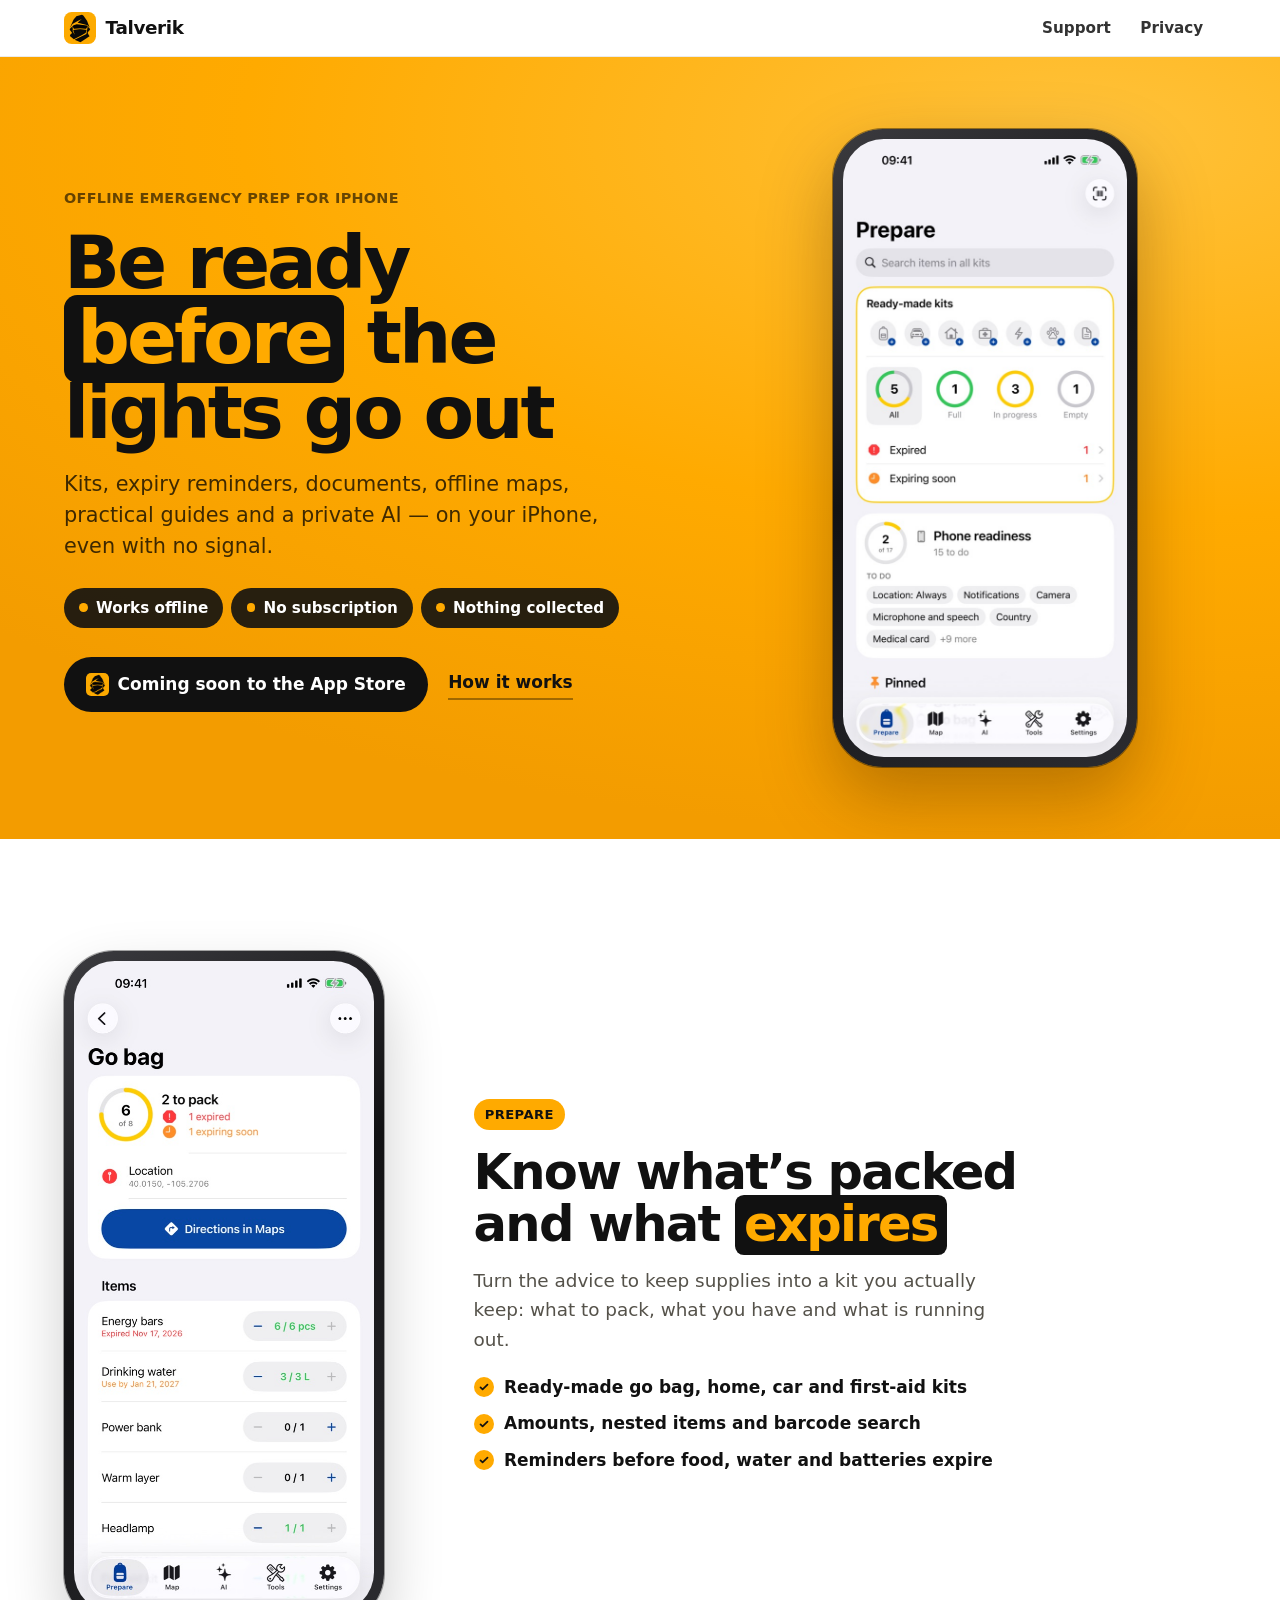
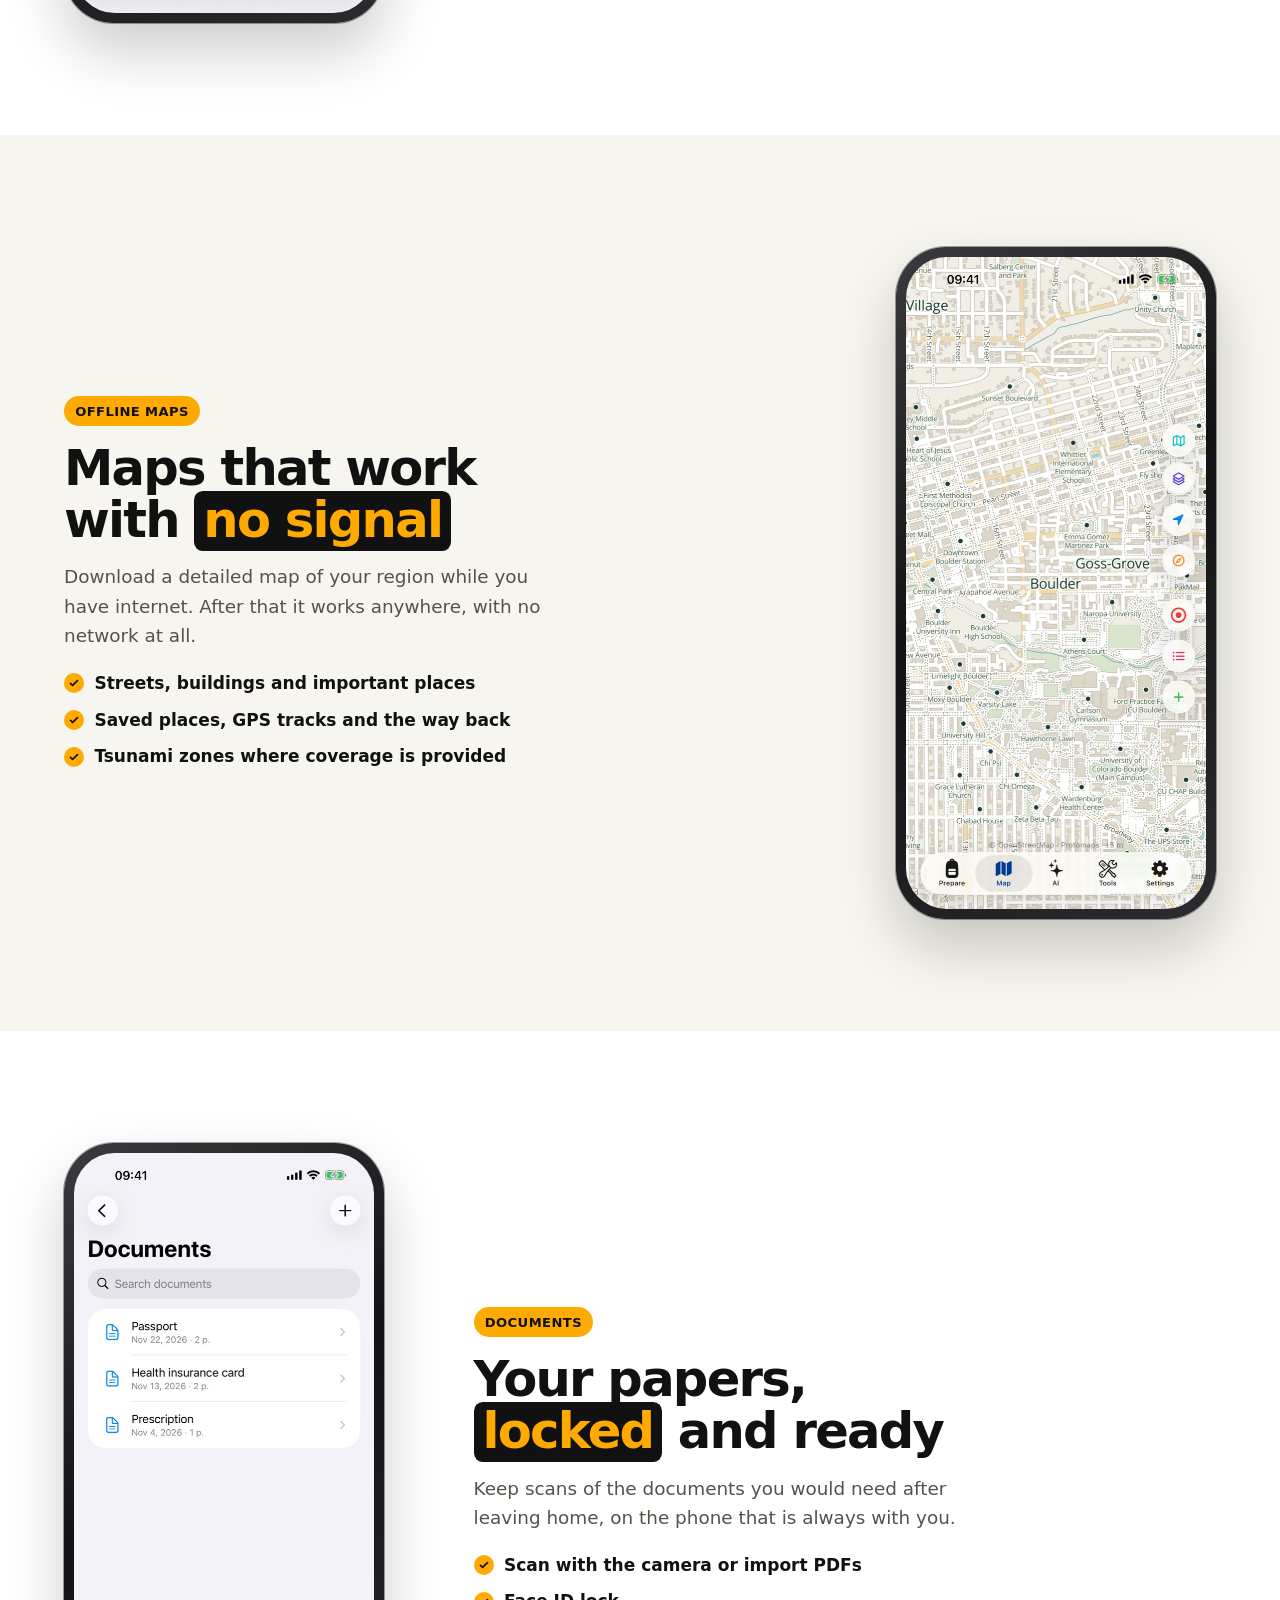
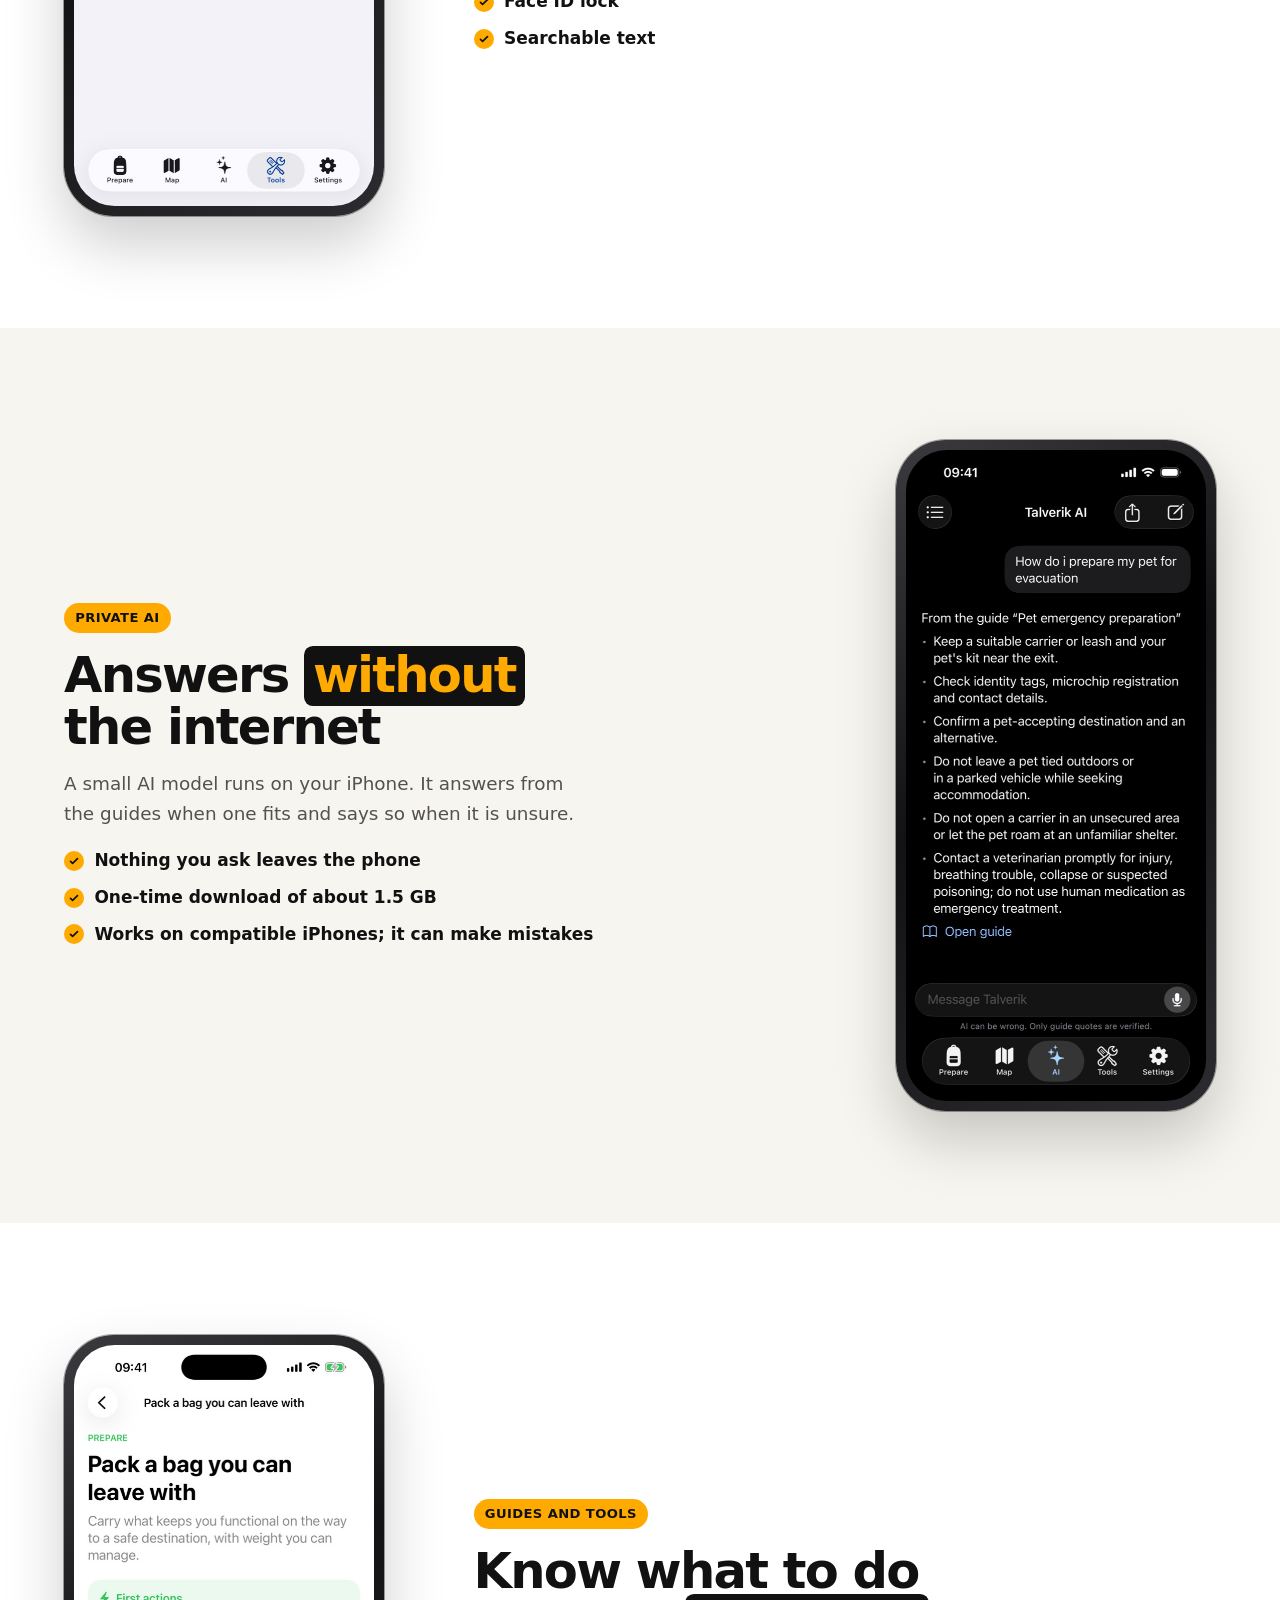
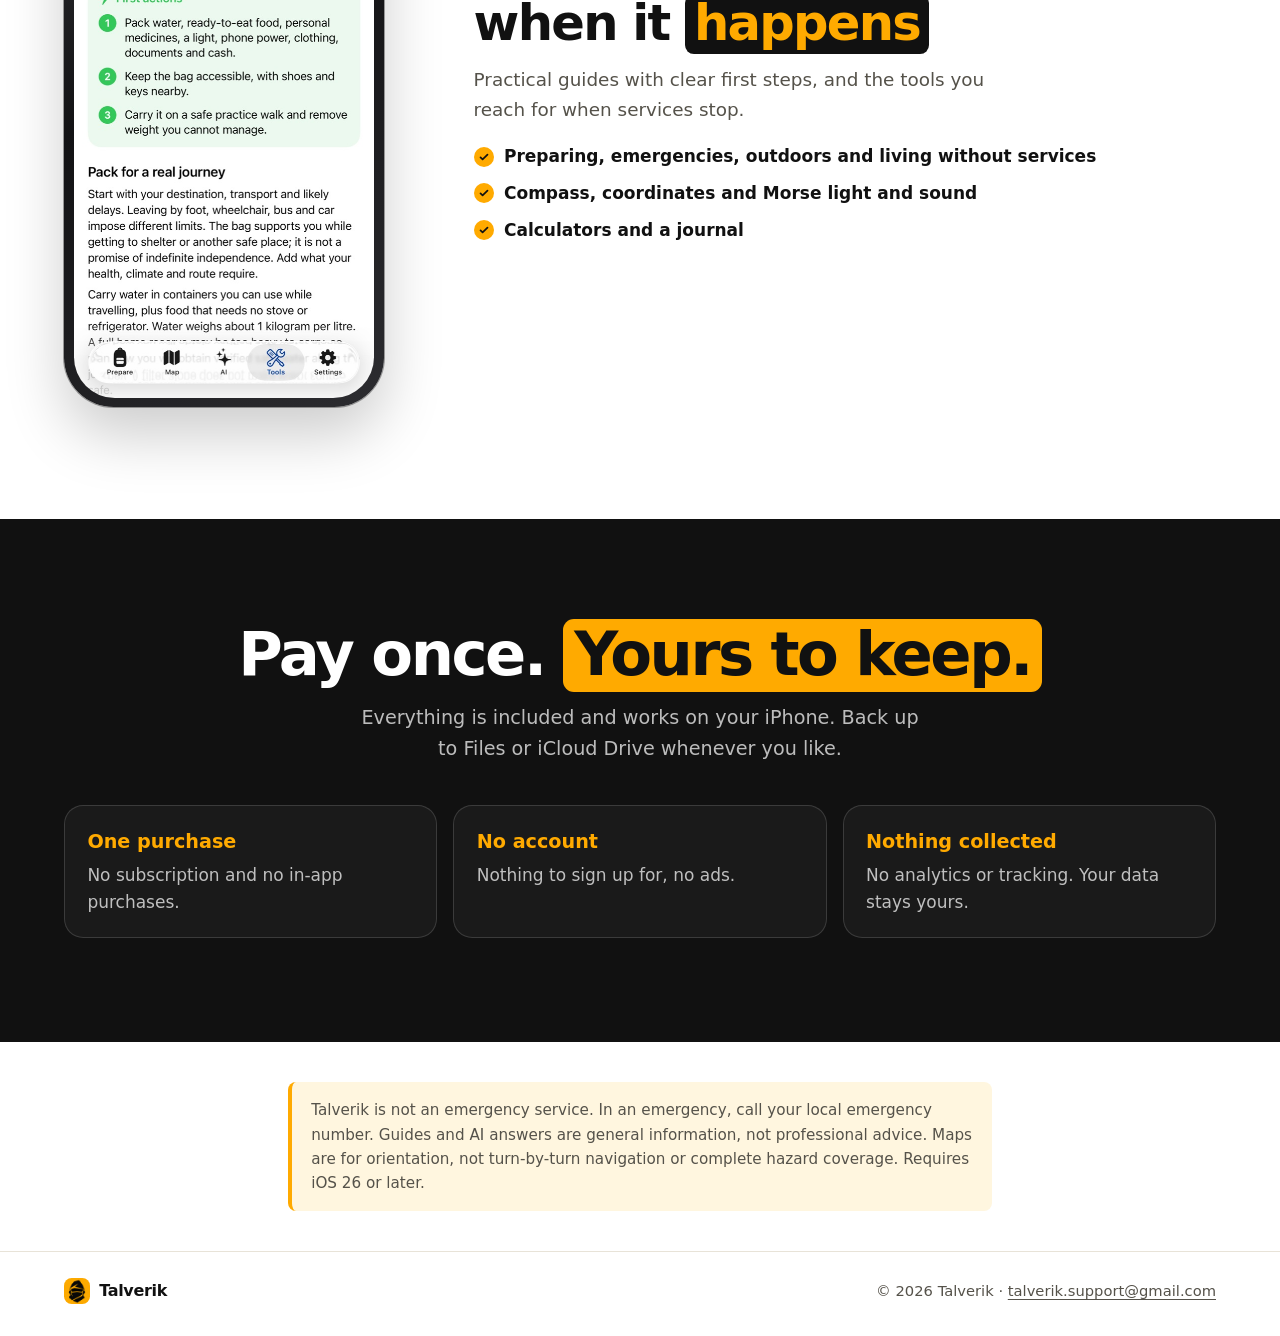
==== commit c9b42340: "Version the stylesheet link so updates show at once" ====
--- a/index.html
+++ b/index.html
@@ -7,7 +7,7 @@
 <meta name="description" content="Talverik: emergency kits, expiry reminders, documents, offline maps, practical guides and a private AI on your iPhone. One purchase, no subscription, nothing collected.">
 <meta name="theme-color" content="#ffffff">
 <title>Talverik — Emergency prep that works offline</title>
-<link rel="stylesheet" href="style.css">
+<link rel="stylesheet" href="style.css?v=023b26b4">
 <link rel="icon" href="img/logo.png">
 <link rel="apple-touch-icon" href="img/apple-touch-icon.png">
 </head>
--- a/style.css
+++ b/style.css
@@ -23,10 +23,10 @@
 nav a:hover { background: rgba(0,0,0,.05); color: var(--ink); }
 nav a[aria-current="page"] { background: var(--ink); color: #fff; }
 
-/* Hero: text left, the iPhone right, its lower part running off the yellow */
+/* Hero: text left, the whole iPhone right (owner: a cut-off phone looks broken) */
 .hero { background: radial-gradient(120% 90% at 85% 10%, var(--yellow-2) 0%, var(--yellow) 55%, #f39c00 100%); overflow: hidden; }
-.hero-grid { display: grid; grid-template-columns: 1.1fr .9fr; align-items: end; gap: clamp(1.5rem, 5vw, 4rem); padding-top: clamp(2.5rem, 7vw, 5.5rem); }
-.hero-text { padding-bottom: clamp(2.5rem, 7vw, 6rem); align-self: center; }
+.hero-grid { display: grid; grid-template-columns: 1.15fr .85fr; align-items: center; gap: clamp(1.5rem, 5vw, 4rem); padding-block: clamp(2.5rem, 6vw, 4.5rem); }
+.hero-text { align-self: center; }
 .eyebrow { display: inline-block; font-weight: 700; font-size: .9rem; letter-spacing: .02em; text-transform: uppercase; color: rgba(0,0,0,.6); margin: 0 0 .9rem; }
 h1 { font-size: clamp(2.6rem, 6.4vw, 4.6rem); line-height: 1.02; letter-spacing: -.04em; font-weight: 820; margin: 0 0 1.2rem; text-wrap: balance; }
 h1 em, h2 em { font-style: normal; background: var(--ink); color: var(--yellow); padding: 0 .18em .04em; border-radius: .18em; -webkit-box-decoration-break: clone; box-decoration-break: clone; }
@@ -39,7 +39,7 @@
 .button img { width: 1.4rem; height: 1.4rem; border-radius: .32rem; }
 .link { font-weight: 650; text-decoration: none; border-bottom: 2px solid rgba(0,0,0,.35); padding-bottom: .1rem; }
 .link:hover { border-color: var(--ink); }
-.hero-phone { justify-self: center; width: min(100%, 21rem); margin-bottom: -12%; }
+.hero-phone { justify-self: center; width: min(100%, 19rem); }
 
 /* iPhone frame drawn in CSS around a real screenshot */
 .device { position: relative; border-radius: 3.1rem; padding: .62rem; background: linear-gradient(145deg, #3b3b3f, #121214 45%, #2c2c30); box-shadow: 0 0 0 1px rgba(0,0,0,.4), 0 30px 70px rgba(70,35,0,.35); }
@@ -99,17 +99,24 @@
 
 /* Tablets and phones */
 @media (max-width: 56rem) {
+  /* Tablets: text and a smaller iPhone side by side. */
+  .hero-grid { grid-template-columns: 1.4fr .6fr; gap: 1.5rem; }
+  .hero-phone { width: min(100%, 14rem); }
+  .feature-grid { grid-template-columns: minmax(0, 14rem) minmax(0, 1fr); gap: 2rem; }
+  .feature:nth-of-type(odd) .feature-grid { grid-template-columns: minmax(0, 1fr) minmax(0, 14rem); }
+  .facts { grid-template-columns: 1fr; }
+}
+/* Phones: no room beside the headline; the iPhone sits below it, smaller. */
+@media (max-width: 37.5rem) {
   .hero-grid { grid-template-columns: 1fr; text-align: center; }
-  .hero-text { padding-bottom: 0; }
   .lead { margin-inline: auto; }
   .chips, .cta { justify-content: center; }
-  .hero-phone { width: min(78%, 19rem); margin-bottom: -32%; }
+  .hero-phone { width: min(58%, 13rem); }
   .feature-grid, .feature:nth-of-type(odd) .feature-grid { grid-template-columns: 1fr; text-align: center; }
   .feature:nth-of-type(odd) .device { order: 0; }
-  .feature .device { width: min(72%, 17rem); }
+  .feature .device { width: min(58%, 13rem); }
   .feature p { margin-inline: auto; }
   .points { width: fit-content; margin-inline: auto; text-align: left; }
-  .facts { grid-template-columns: 1fr; }
 }
 @media (max-width: 26rem) {
   nav a { padding: .4rem .6rem; }
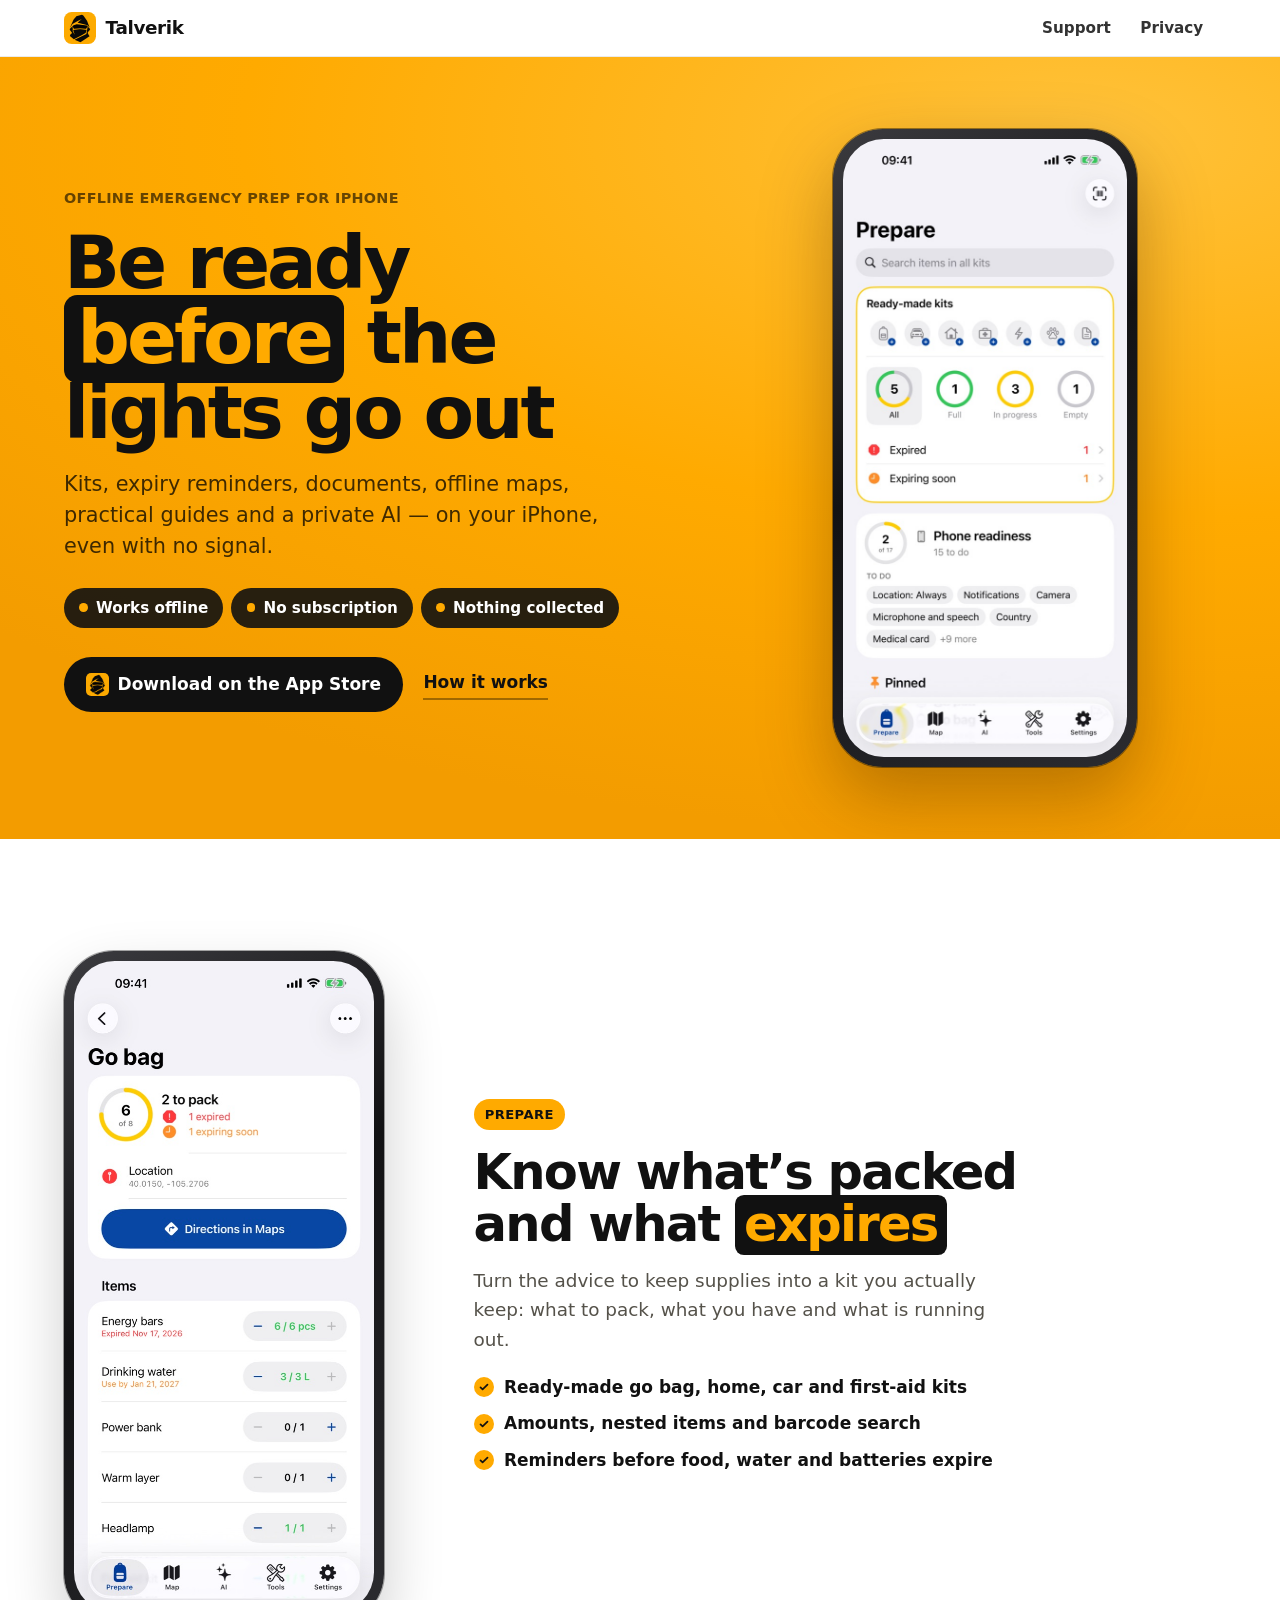
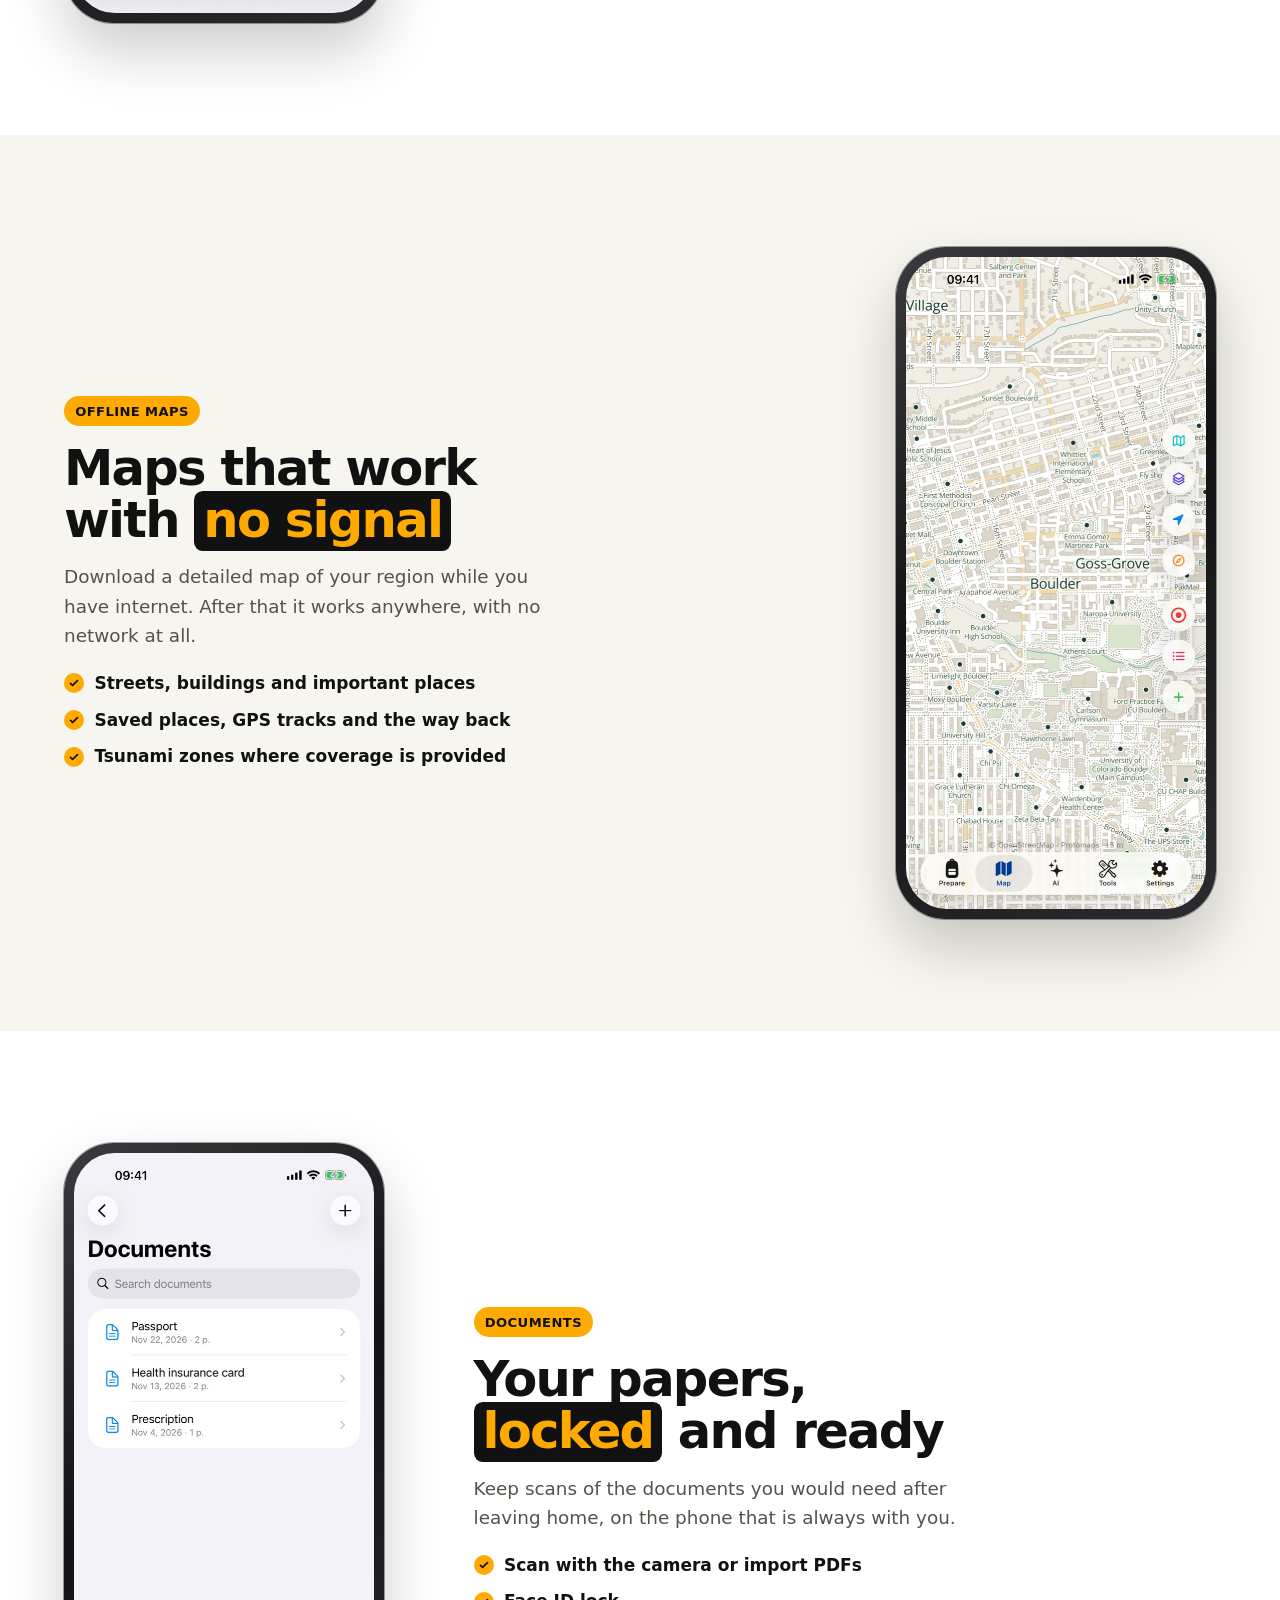
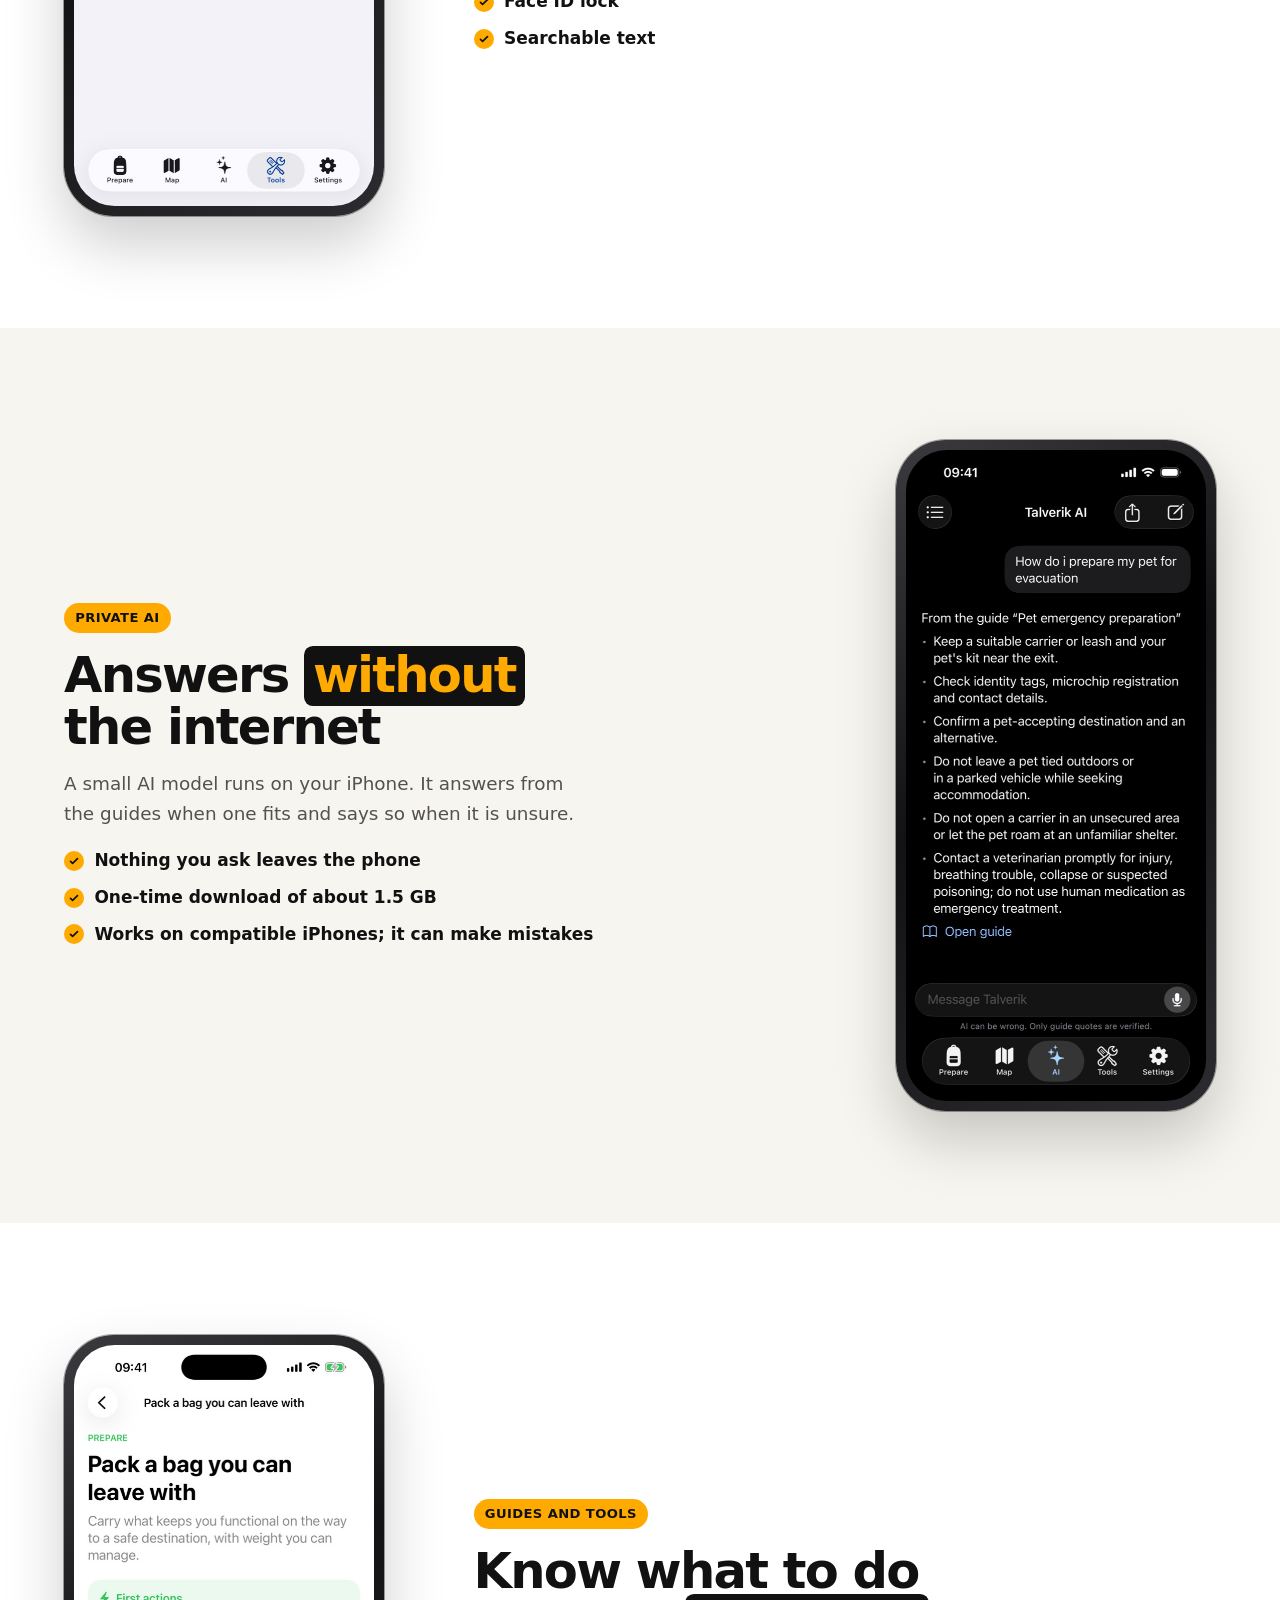
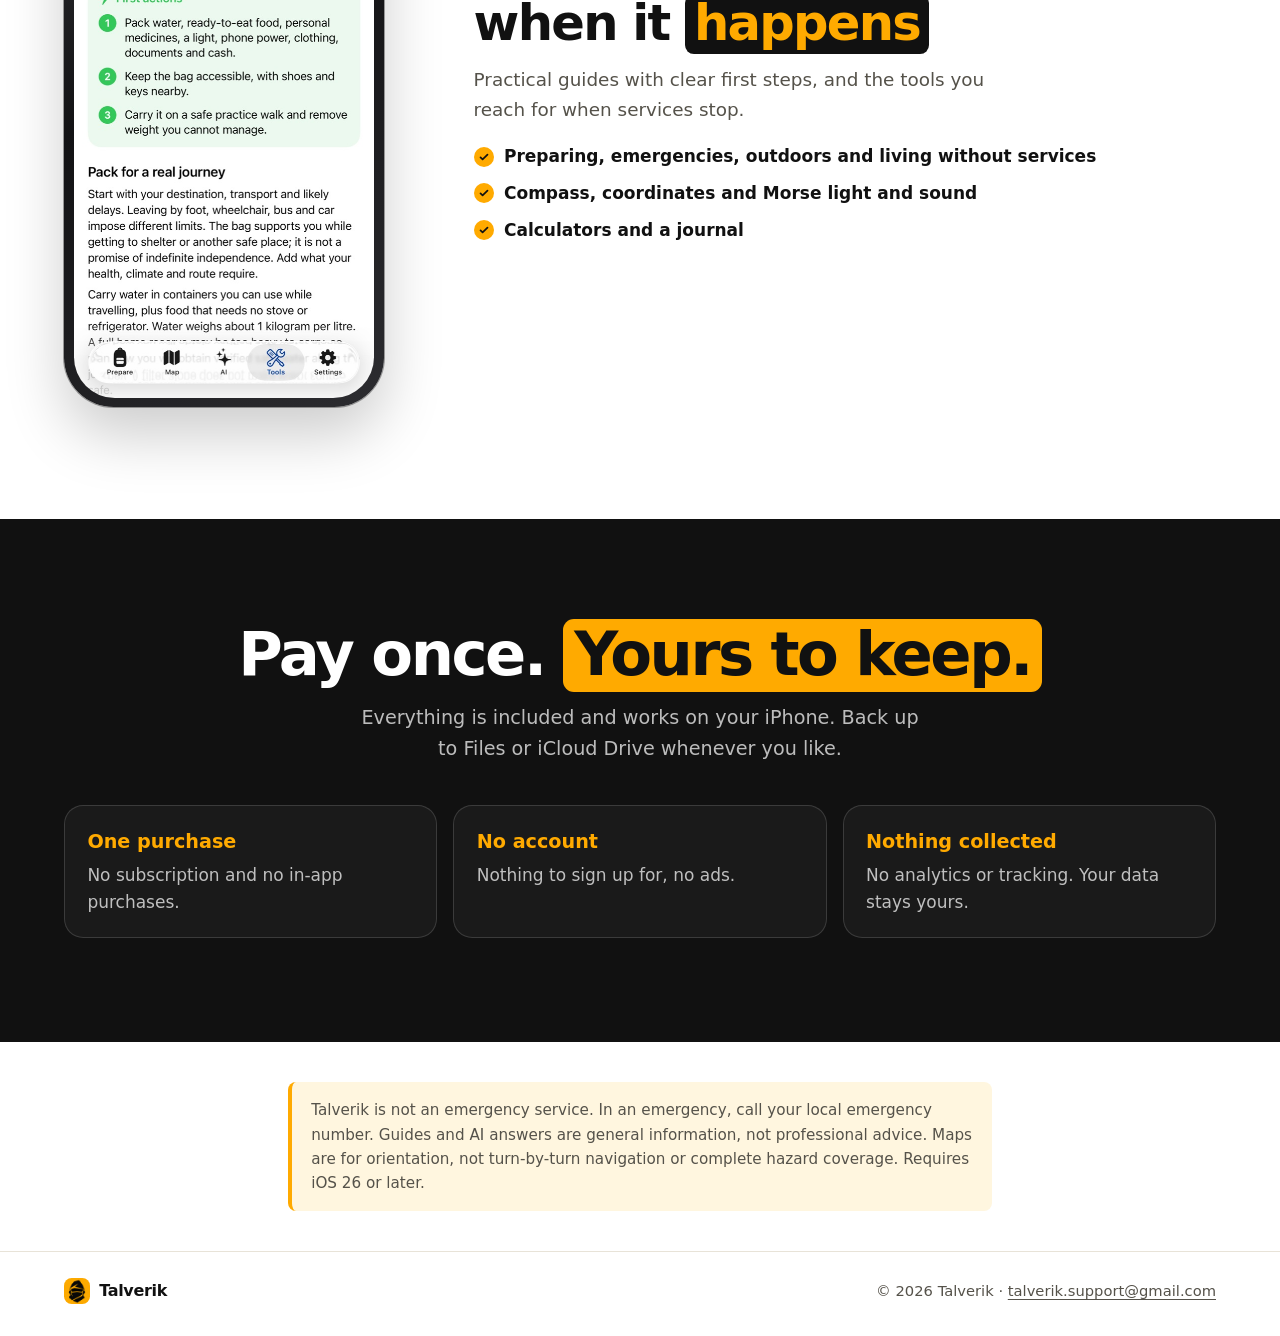
==== commit ab8be9c5: "App Store button instead of Coming soon" ====
--- a/index.html
+++ b/index.html
@@ -21,7 +21,7 @@
 <h1>Be ready <em>before</em> the lights go out</h1>
 <p class="lead">Kits, expiry reminders, documents, offline maps, practical guides and a private AI — on your iPhone, even with no signal.</p>
 <ul class="chips"><li>Works offline</li><li>No subscription</li><li>Nothing collected</li></ul>
-<div class="cta"><span class="button"><img src="img/logo.png" alt="" width="22" height="22">Coming soon to the App Store</span><a class="link" href="support.html">How it works</a></div>
+<div class="cta"><a class="button" href="https://apps.apple.com/app/id6835880989"><img src="img/logo.png" alt="" width="22" height="22">Download on the App Store</a><a class="link" href="support.html">How it works</a></div>
 </div>
 <div class="hero-phone"><div class="device"><img src="img/screen-prepare.jpg" alt="The Prepare screen in Talverik with kits and phone readiness" width="598" height="1300"></div></div>
 </div></section>
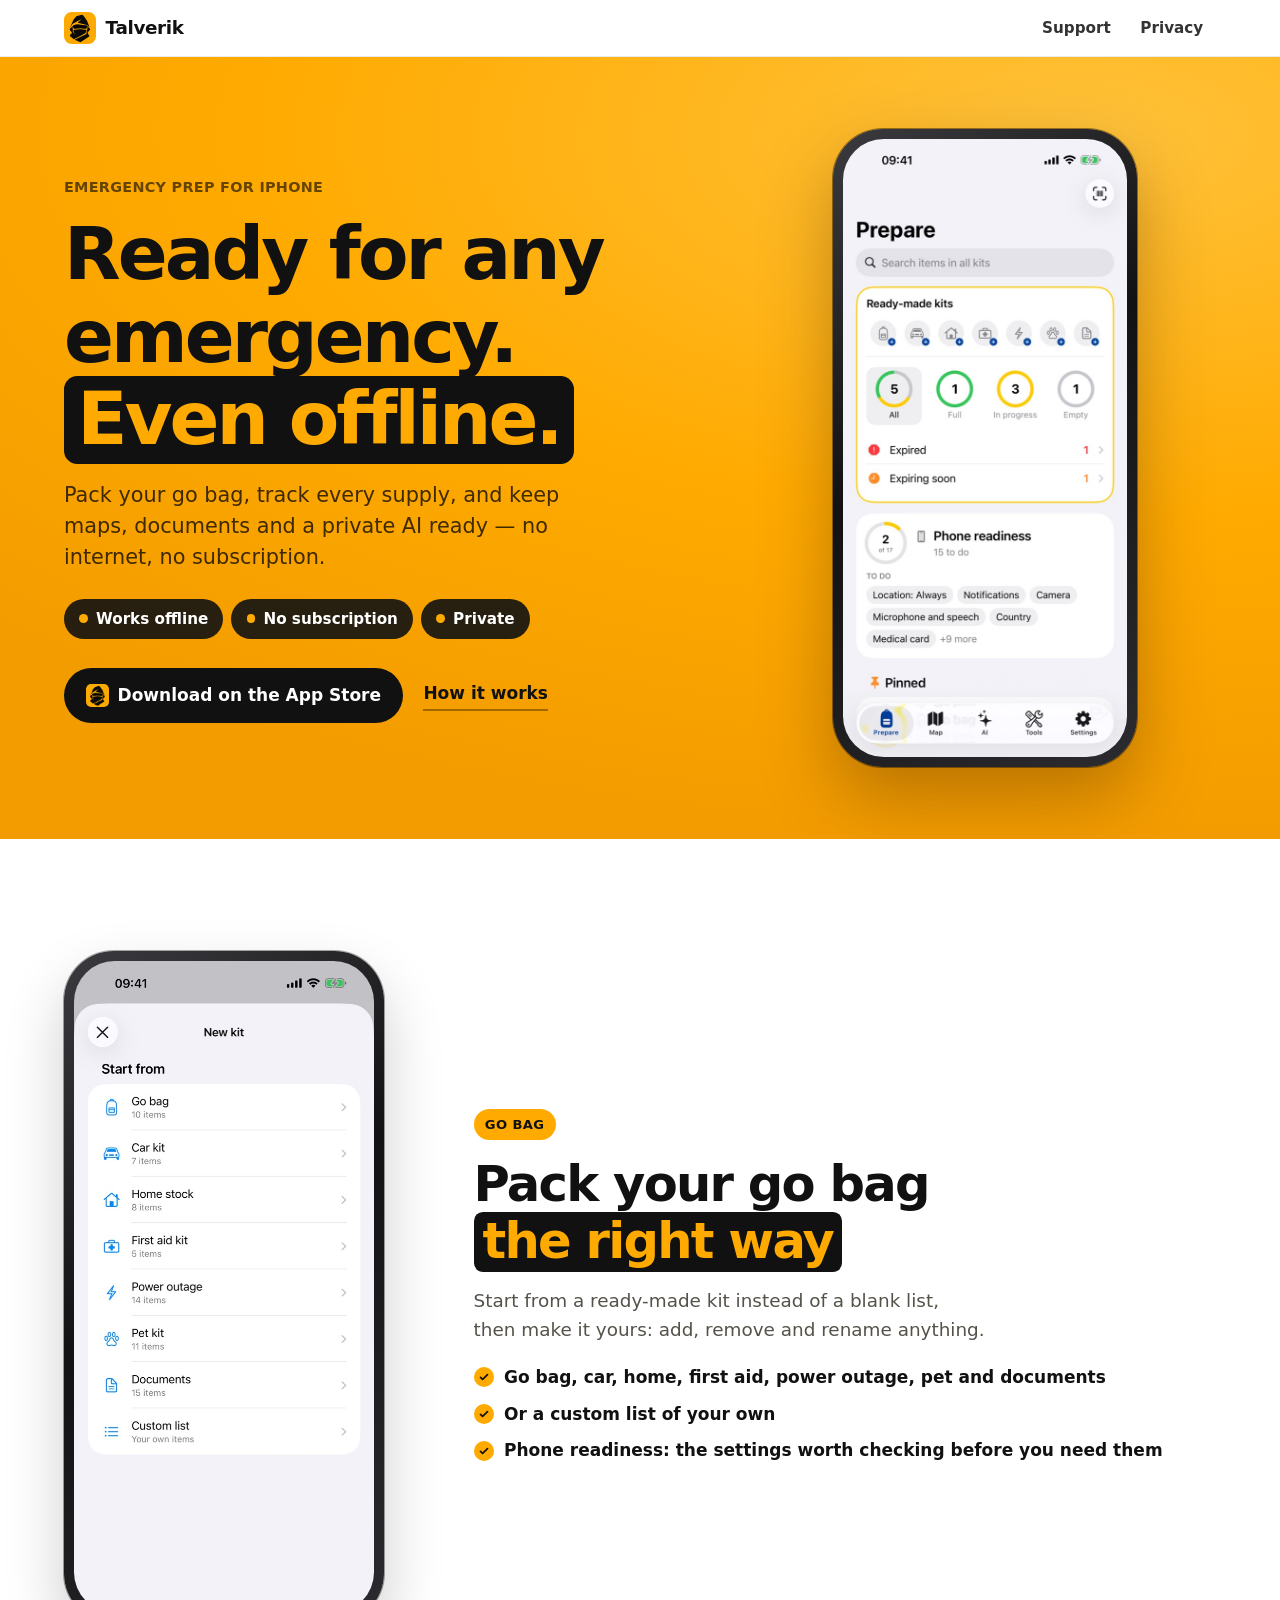
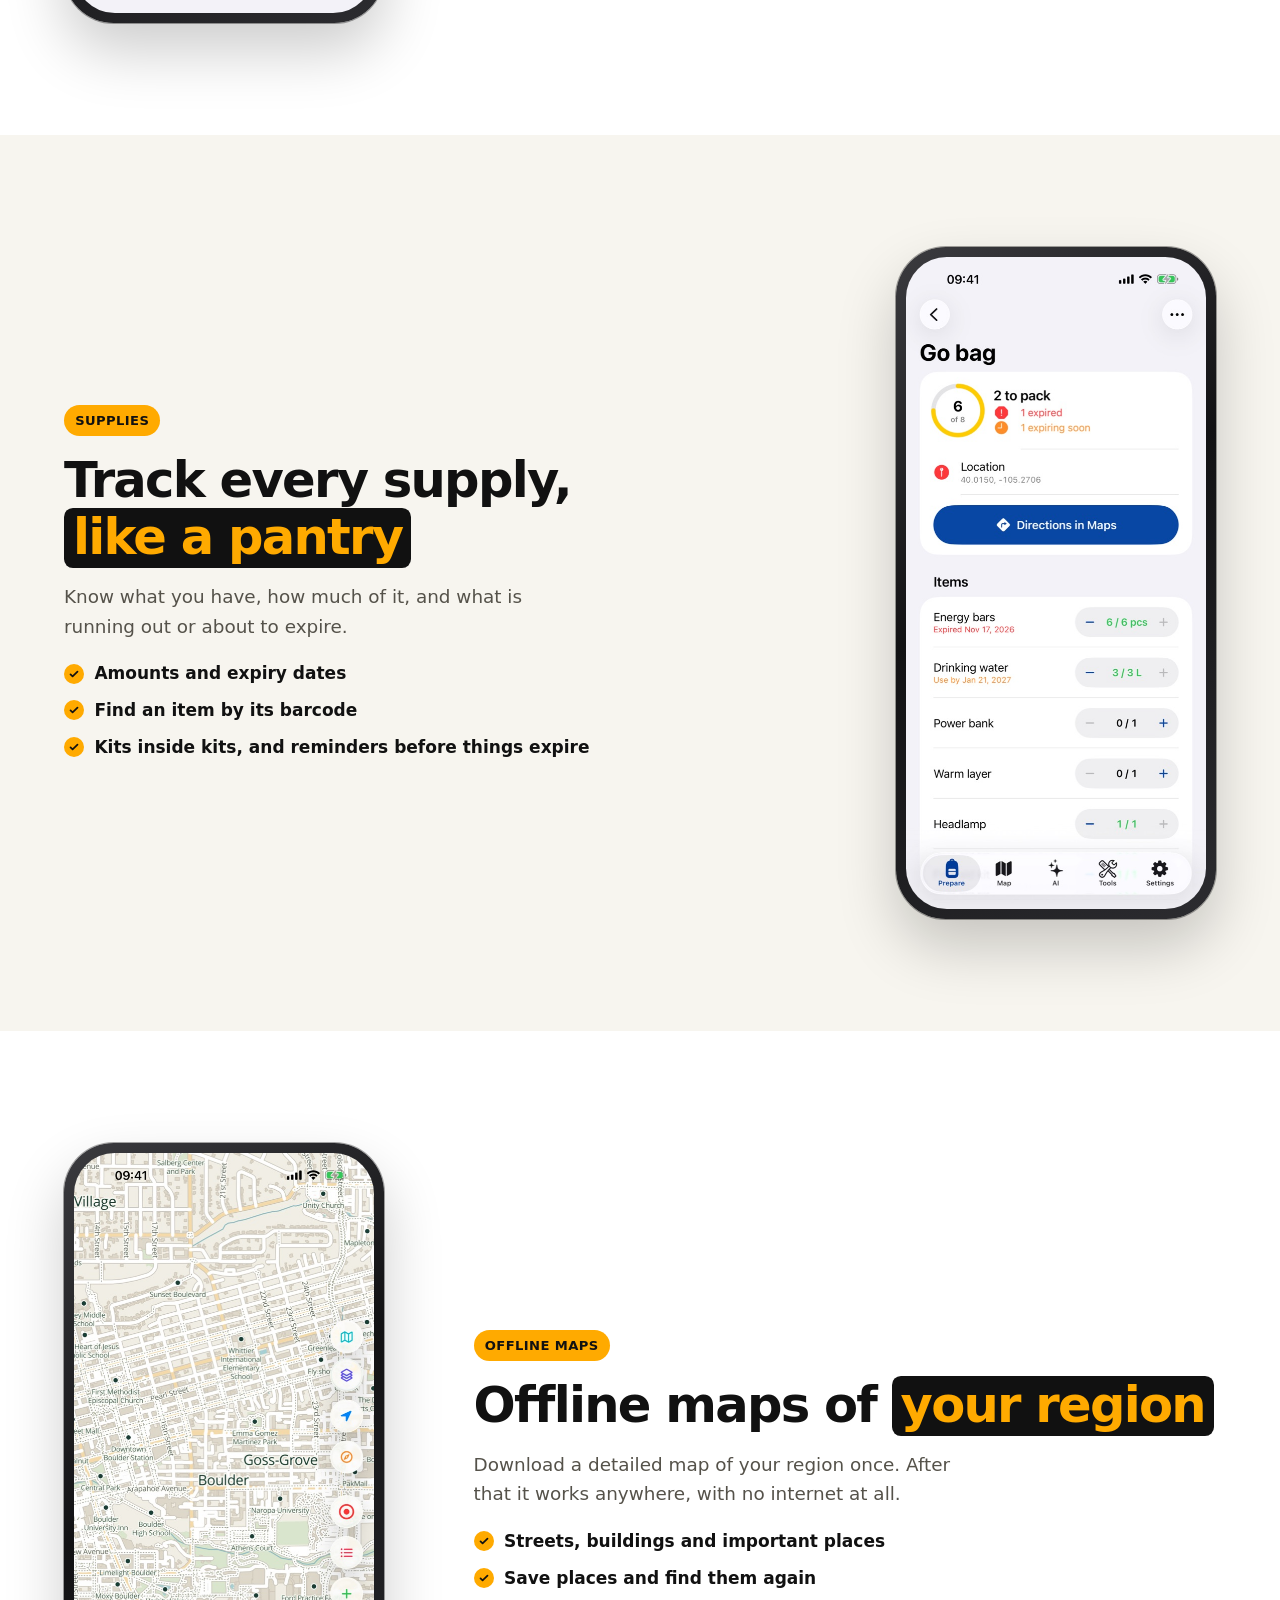
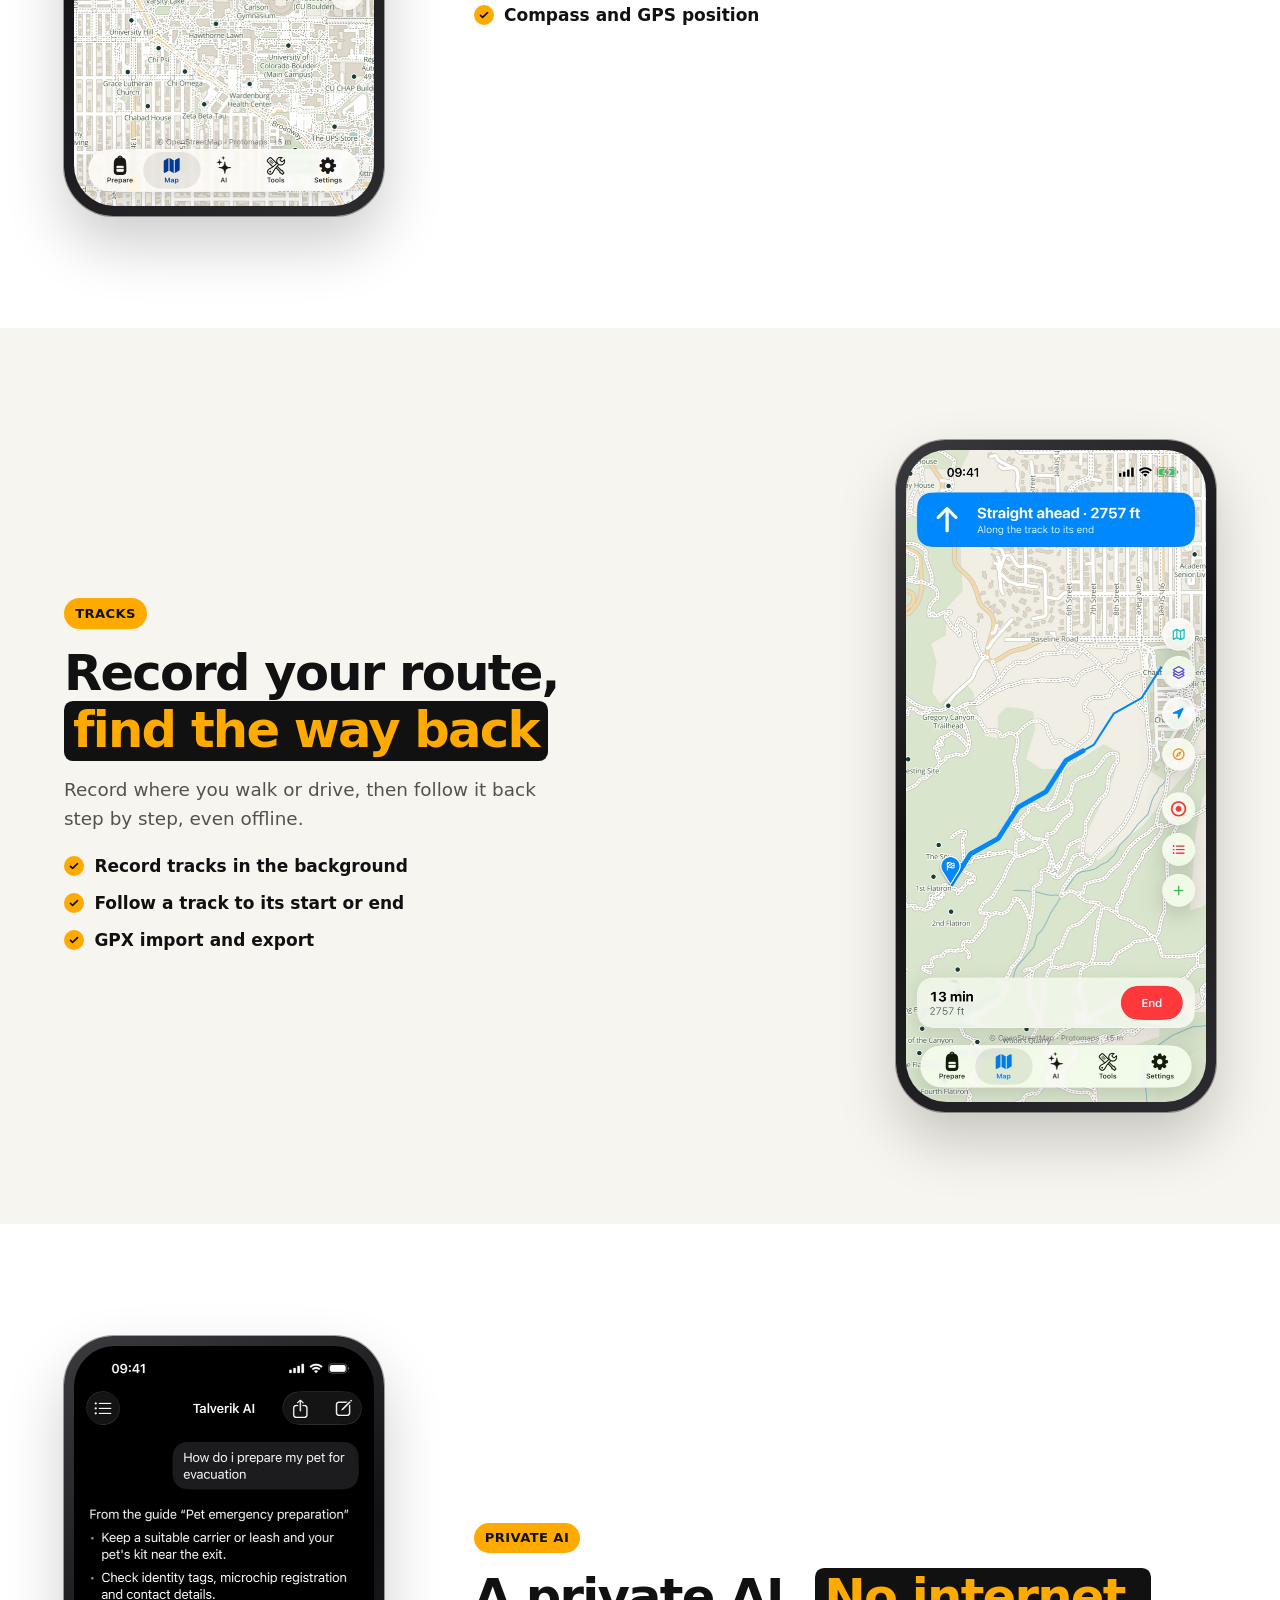
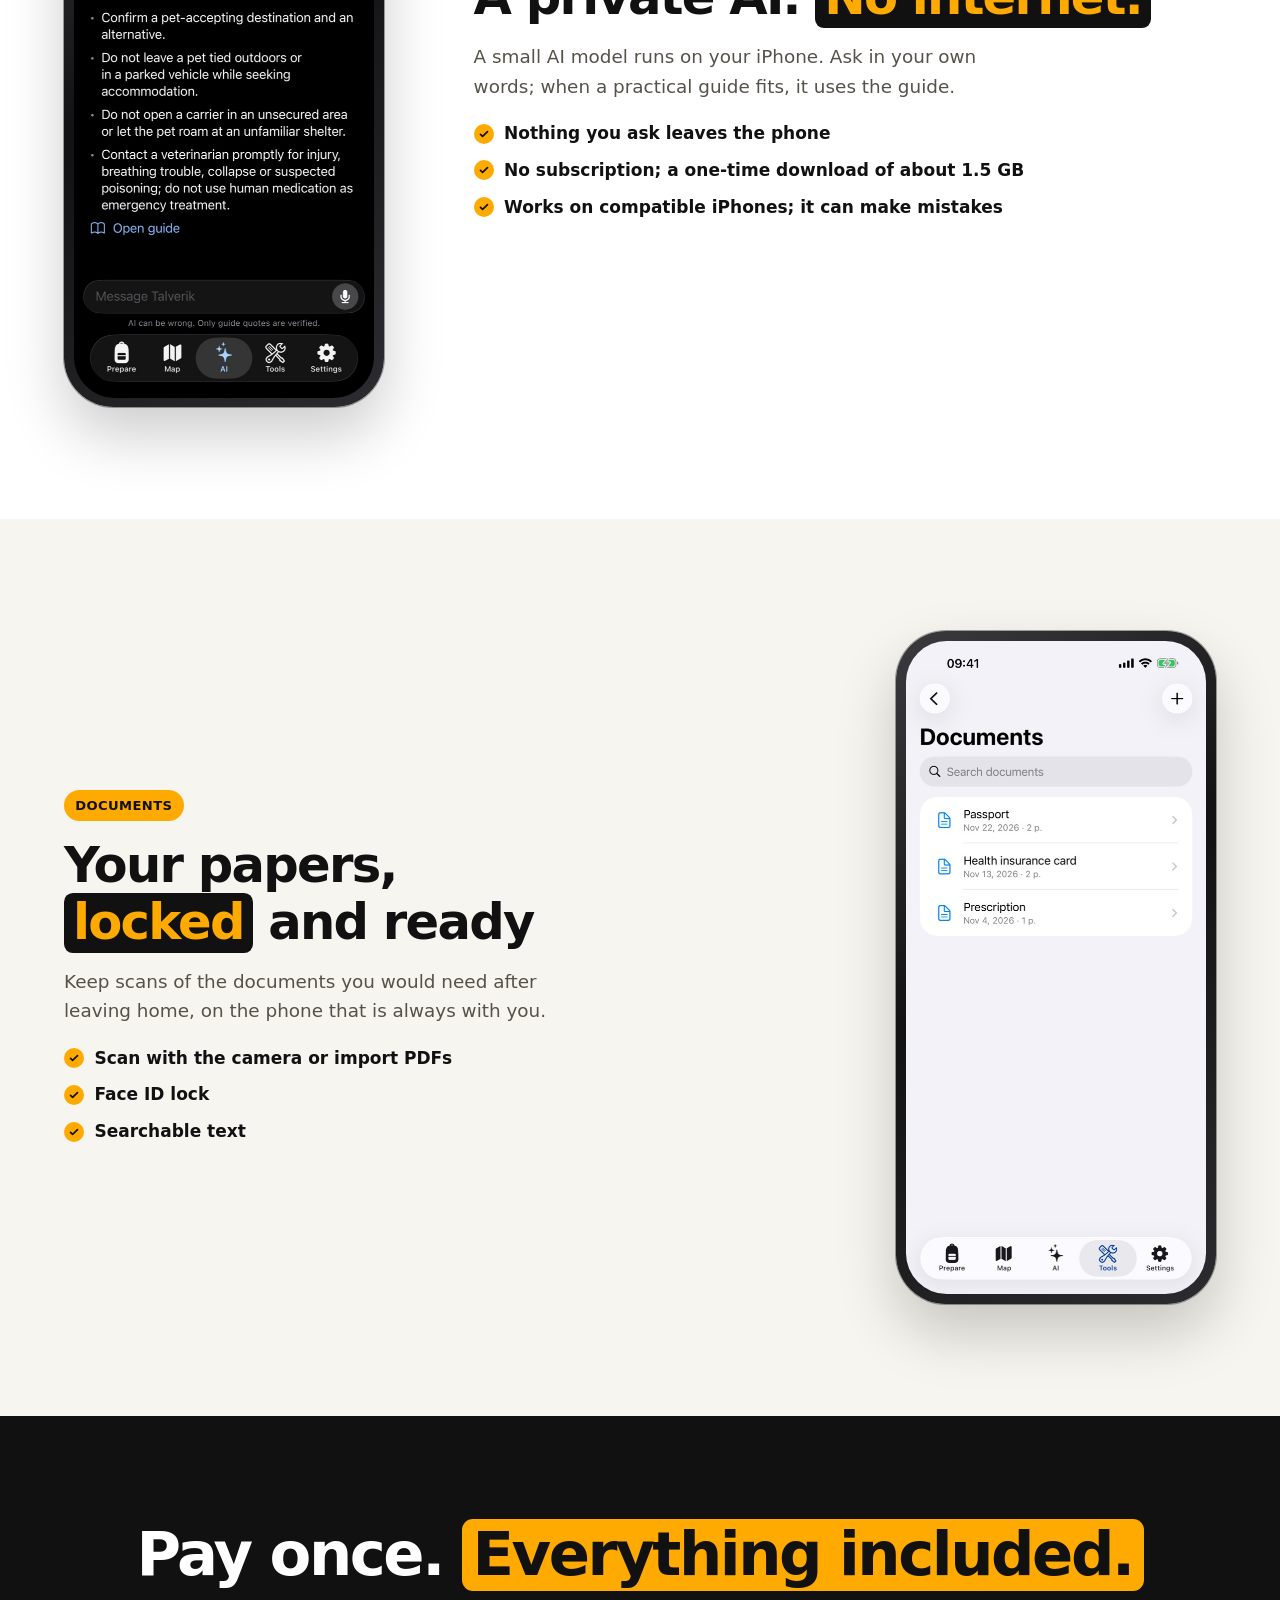
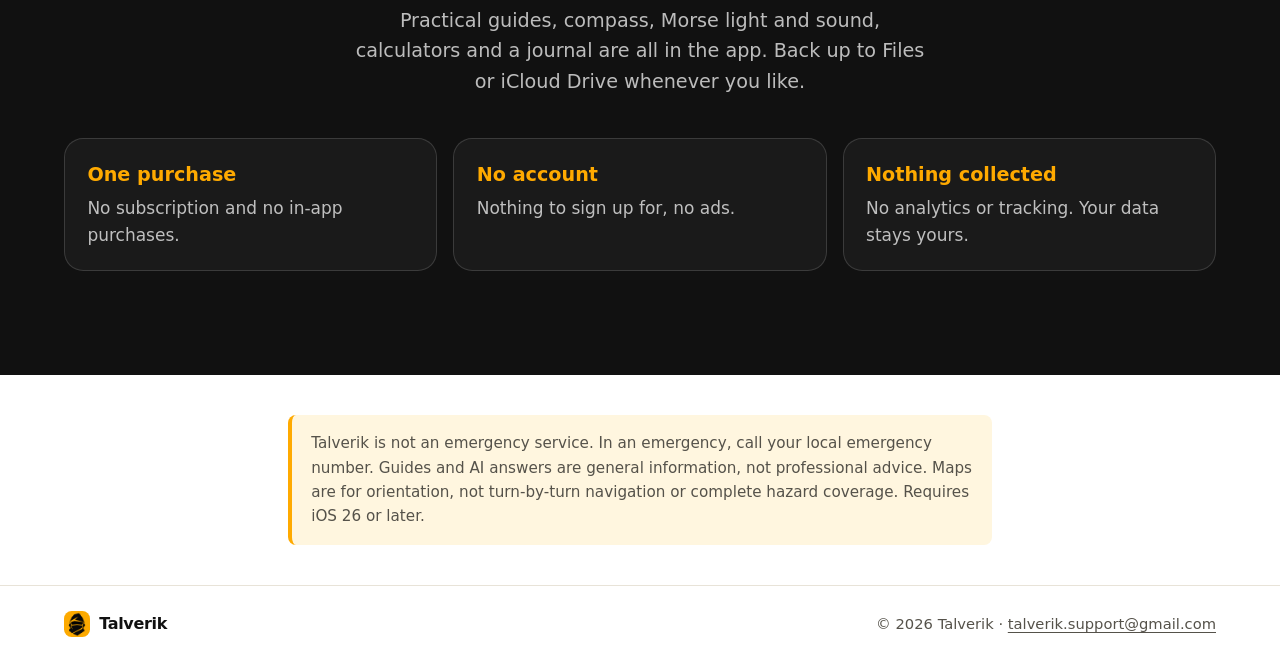
==== commit 2e18b024: "New hook and the same points as the App Store images" ====
--- a/index.html
+++ b/index.html
@@ -4,10 +4,10 @@
 <meta charset="utf-8">
 <meta name="viewport" content="width=device-width, initial-scale=1">
 <meta name="referrer" content="no-referrer">
-<meta name="description" content="Talverik: emergency kits, expiry reminders, documents, offline maps, practical guides and a private AI on your iPhone. One purchase, no subscription, nothing collected.">
+<meta name="description" content="Talverik: ready for any emergency, even offline. Go bag and supply tracking, offline maps and tracks, documents, practical guides and a private AI on your iPhone. One purchase, no subscription, nothing collected.">
 <meta name="theme-color" content="#ffffff">
-<title>Talverik — Emergency prep that works offline</title>
-<link rel="stylesheet" href="style.css?v=023b26b4">
+<title>Talverik — Ready for any emergency. Even offline.</title>
+<link rel="stylesheet" href="style.css?v=d6f14fc9">
 <link rel="icon" href="img/logo.png">
 <link rel="apple-touch-icon" href="img/apple-touch-icon.png">
 </head>
@@ -17,37 +17,41 @@
 <main id="main">
 <section class="hero"><div class="wrap hero-grid">
 <div class="hero-text">
-<p class="eyebrow">Offline emergency prep for iPhone</p>
-<h1>Be ready <em>before</em> the lights go out</h1>
-<p class="lead">Kits, expiry reminders, documents, offline maps, practical guides and a private AI — on your iPhone, even with no signal.</p>
-<ul class="chips"><li>Works offline</li><li>No subscription</li><li>Nothing collected</li></ul>
+<p class="eyebrow">Emergency prep for iPhone</p>
+<h1>Ready for any emergency. <em>Even offline.</em></h1>
+<p class="lead">Pack your go bag, track every supply, and keep maps, documents and a private AI ready — no internet, no subscription.</p>
+<ul class="chips"><li>Works offline</li><li>No subscription</li><li>Private</li></ul>
 <div class="cta"><a class="button" href="https://apps.apple.com/app/id6835880989"><img src="img/logo.png" alt="" width="22" height="22">Download on the App Store</a><a class="link" href="support.html">How it works</a></div>
 </div>
 <div class="hero-phone"><div class="device"><img src="img/screen-prepare.jpg" alt="The Prepare screen in Talverik with kits and phone readiness" width="598" height="1300"></div></div>
 </div></section>
 <section class="feature"><div class="wrap feature-grid">
+<div class="device"><img src="img/screen-newkit.jpg" alt="Ready-made kits in Talverik: go bag, car kit, home stock, first aid kit and more" loading="lazy" width="598" height="1300"></div>
+<div><span class="tag">Go bag</span><h2>Pack your go bag <em>the right way</em></h2><p>Start from a ready-made kit instead of a blank list, then make it yours: add, remove and rename anything.</p><ul class="points"><li>Go bag, car, home, first aid, power outage, pet and documents</li><li>Or a custom list of your own</li><li>Phone readiness: the settings worth checking before you need them</li></ul></div>
+</div></section>
+<section class="feature"><div class="wrap feature-grid">
 <div class="device"><img src="img/screen-kit.jpg" alt="A go bag in Talverik with items, amounts and expiry dates" loading="lazy" width="598" height="1300"></div>
-<div><span class="tag">Prepare</span><h2>Know what’s packed and what <em>expires</em></h2><p>Turn the advice to keep supplies into a kit you actually keep: what to pack, what you have and what is running out.</p><ul class="points"><li>Ready-made go bag, home, car and first-aid kits</li><li>Amounts, nested items and barcode search</li><li>Reminders before food, water and batteries expire</li></ul></div>
+<div><span class="tag">Supplies</span><h2>Track every supply, <em>like a pantry</em></h2><p>Know what you have, how much of it, and what is running out or about to expire.</p><ul class="points"><li>Amounts and expiry dates</li><li>Find an item by its barcode</li><li>Kits inside kits, and reminders before things expire</li></ul></div>
 </div></section>
 <section class="feature"><div class="wrap feature-grid">
 <div class="device"><img src="img/screen-map.jpg" alt="A detailed offline map in Talverik" loading="lazy" width="598" height="1300"></div>
-<div><span class="tag">Offline maps</span><h2>Maps that work with <em>no signal</em></h2><p>Download a detailed map of your region while you have internet. After that it works anywhere, with no network at all.</p><ul class="points"><li>Streets, buildings and important places</li><li>Saved places, GPS tracks and the way back</li><li>Tsunami zones where coverage is provided</li></ul></div>
+<div><span class="tag">Offline maps</span><h2>Offline maps of <em>your region</em></h2><p>Download a detailed map of your region once. After that it works anywhere, with no internet at all.</p><ul class="points"><li>Streets, buildings and important places</li><li>Save places and find them again</li><li>Compass and GPS position</li></ul></div>
+</div></section>
+<section class="feature"><div class="wrap feature-grid">
+<div class="device"><img src="img/screen-track.jpg" alt="Following a recorded track back in Talverik" loading="lazy" width="598" height="1300"></div>
+<div><span class="tag">Tracks</span><h2>Record your route, <em>find the way back</em></h2><p>Record where you walk or drive, then follow it back step by step, even offline.</p><ul class="points"><li>Record tracks in the background</li><li>Follow a track to its start or end</li><li>GPX import and export</li></ul></div>
+</div></section>
+<section class="feature"><div class="wrap feature-grid">
+<div class="device"><img src="img/screen-ai.jpg" alt="Talverik AI answering a question about pets and evacuation" loading="lazy" width="598" height="1300"></div>
+<div><span class="tag">Private AI</span><h2>A private AI. <em>No internet.</em></h2><p>A small AI model runs on your iPhone. Ask in your own words; when a practical guide fits, it uses the guide.</p><ul class="points"><li>Nothing you ask leaves the phone</li><li>No subscription; a one-time download of about 1.5 GB</li><li>Works on compatible iPhones; it can make mistakes</li></ul></div>
 </div></section>
 <section class="feature"><div class="wrap feature-grid">
 <div class="device"><img src="img/screen-docs.jpg" alt="Documents in Talverik: passport, health insurance card and prescription" loading="lazy" width="598" height="1300"></div>
 <div><span class="tag">Documents</span><h2>Your papers, <em>locked</em> and ready</h2><p>Keep scans of the documents you would need after leaving home, on the phone that is always with you.</p><ul class="points"><li>Scan with the camera or import PDFs</li><li>Face ID lock</li><li>Searchable text</li></ul></div>
 </div></section>
-<section class="feature"><div class="wrap feature-grid">
-<div class="device"><img src="img/screen-ai.jpg" alt="Talverik AI answering from the pet preparation guide" loading="lazy" width="598" height="1300"></div>
-<div><span class="tag">Private AI</span><h2>Answers <em>without</em> the internet</h2><p>A small AI model runs on your iPhone. It answers from the guides when one fits and says so when it is unsure.</p><ul class="points"><li>Nothing you ask leaves the phone</li><li>One-time download of about 1.5 GB</li><li>Works on compatible iPhones; it can make mistakes</li></ul></div>
-</div></section>
-<section class="feature"><div class="wrap feature-grid">
-<div class="device"><img src="img/screen-guide.jpg" alt="A practical guide in Talverik with first actions" loading="lazy" width="598" height="1300"></div>
-<div><span class="tag">Guides and tools</span><h2>Know what to do when it <em>happens</em></h2><p>Practical guides with clear first steps, and the tools you reach for when services stop.</p><ul class="points"><li>Preparing, emergencies, outdoors and living without services</li><li>Compass, coordinates and Morse light and sound</li><li>Calculators and a journal</li></ul></div>
-</div></section>
 <section class="pay"><div class="wrap">
-<h2>Pay once. <em>Yours to keep.</em></h2>
-<p>Everything is included and works on your iPhone. Back up to Files or iCloud Drive whenever you like.</p>
+<h2>Pay once. <em>Everything included.</em></h2>
+<p>Practical guides, compass, Morse light and sound, calculators and a journal are all in the app. Back up to Files or iCloud Drive whenever you like.</p>
 <div class="facts">
 <div class="fact"><strong>One purchase</strong><span>No subscription and no in-app purchases.</span></div>
 <div class="fact"><strong>No account</strong><span>Nothing to sign up for, no ads.</span></div>
--- a/style.css
+++ b/style.css
@@ -28,7 +28,7 @@
 .hero-grid { display: grid; grid-template-columns: 1.15fr .85fr; align-items: center; gap: clamp(1.5rem, 5vw, 4rem); padding-block: clamp(2.5rem, 6vw, 4.5rem); }
 .hero-text { align-self: center; }
 .eyebrow { display: inline-block; font-weight: 700; font-size: .9rem; letter-spacing: .02em; text-transform: uppercase; color: rgba(0,0,0,.6); margin: 0 0 .9rem; }
-h1 { font-size: clamp(2.6rem, 6.4vw, 4.6rem); line-height: 1.02; letter-spacing: -.04em; font-weight: 820; margin: 0 0 1.2rem; text-wrap: balance; }
+h1 { font-size: clamp(2.6rem, 6.4vw, 4.6rem); line-height: 1.12; letter-spacing: -.04em; font-weight: 820; margin: 0 0 1.2rem; text-wrap: balance; }
 h1 em, h2 em { font-style: normal; background: var(--ink); color: var(--yellow); padding: 0 .18em .04em; border-radius: .18em; -webkit-box-decoration-break: clone; box-decoration-break: clone; }
 .lead { font-size: clamp(1.1rem, 2.2vw, 1.3rem); line-height: 1.5; font-weight: 500; color: rgba(0,0,0,.75); margin: 0 0 1.6rem; max-width: 34rem; }
 .chips { display: flex; flex-wrap: wrap; gap: .5rem; padding: 0; margin: 0 0 1.8rem; list-style: none; }
@@ -53,7 +53,7 @@
 .feature:nth-of-type(odd) .device { order: 2; }
 .feature .device { width: min(100%, 20rem); justify-self: center; box-shadow: 0 0 0 1px rgba(0,0,0,.35), 0 28px 60px rgba(0,0,0,.2); }
 .tag { display: inline-block; background: var(--yellow); color: var(--ink); font-weight: 750; font-size: .82rem; letter-spacing: .03em; text-transform: uppercase; padding: .3rem .7rem; border-radius: 999px; margin-bottom: 1rem; }
-.feature h2 { font-size: clamp(2rem, 4.6vw, 3.1rem); line-height: 1.05; letter-spacing: -.035em; font-weight: 800; margin: 0 0 1rem; text-wrap: balance; }
+.feature h2 { font-size: clamp(2rem, 4.6vw, 3.1rem); line-height: 1.15; letter-spacing: -.035em; font-weight: 800; margin: 0 0 1rem; text-wrap: balance; }
 .feature p { font-size: 1.15rem; color: var(--muted); margin: 0 0 1.2rem; max-width: 32rem; }
 .points { list-style: none; padding: 0; margin: 0; display: grid; gap: .6rem; }
 .points li { position: relative; padding-left: 1.9rem; font-weight: 550; }
@@ -61,7 +61,7 @@
 
 /* Pay once */
 .pay { background: var(--ink); color: #fff; text-align: center; padding-block: clamp(3.5rem, 9vw, 6.5rem); }
-.pay h2 { font-size: clamp(2.2rem, 6vw, 3.8rem); line-height: 1.05; letter-spacing: -.04em; margin: 0 0 1rem; }
+.pay h2 { font-size: clamp(2.2rem, 6vw, 3.8rem); line-height: 1.15; letter-spacing: -.04em; margin: 0 0 1rem; }
 .pay h2 em { background: var(--yellow); color: var(--ink); }
 .pay .wrap > p { color: rgba(255,255,255,.72); font-size: 1.2rem; max-width: 36rem; margin: 0 auto 2.5rem; }
 .facts { display: grid; grid-template-columns: repeat(3, minmax(0, 1fr)); gap: 1rem; text-align: left; }
